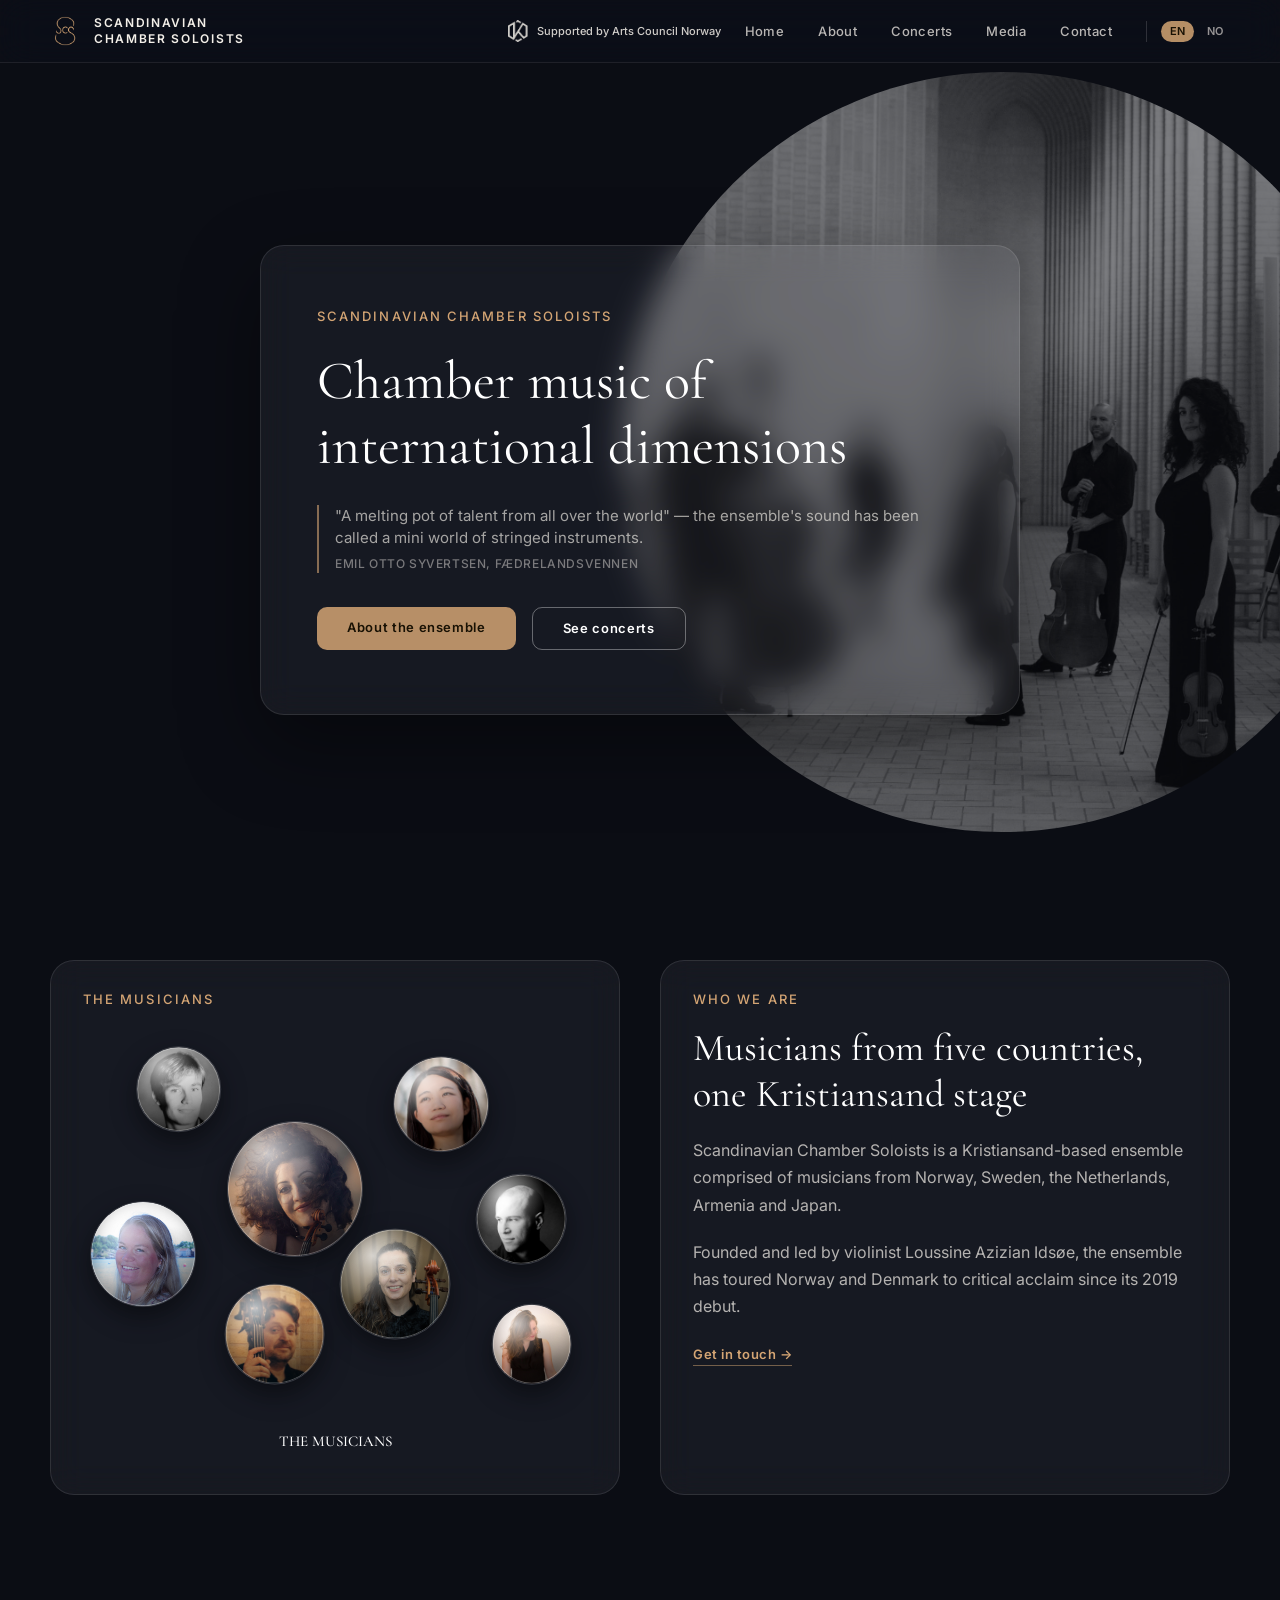
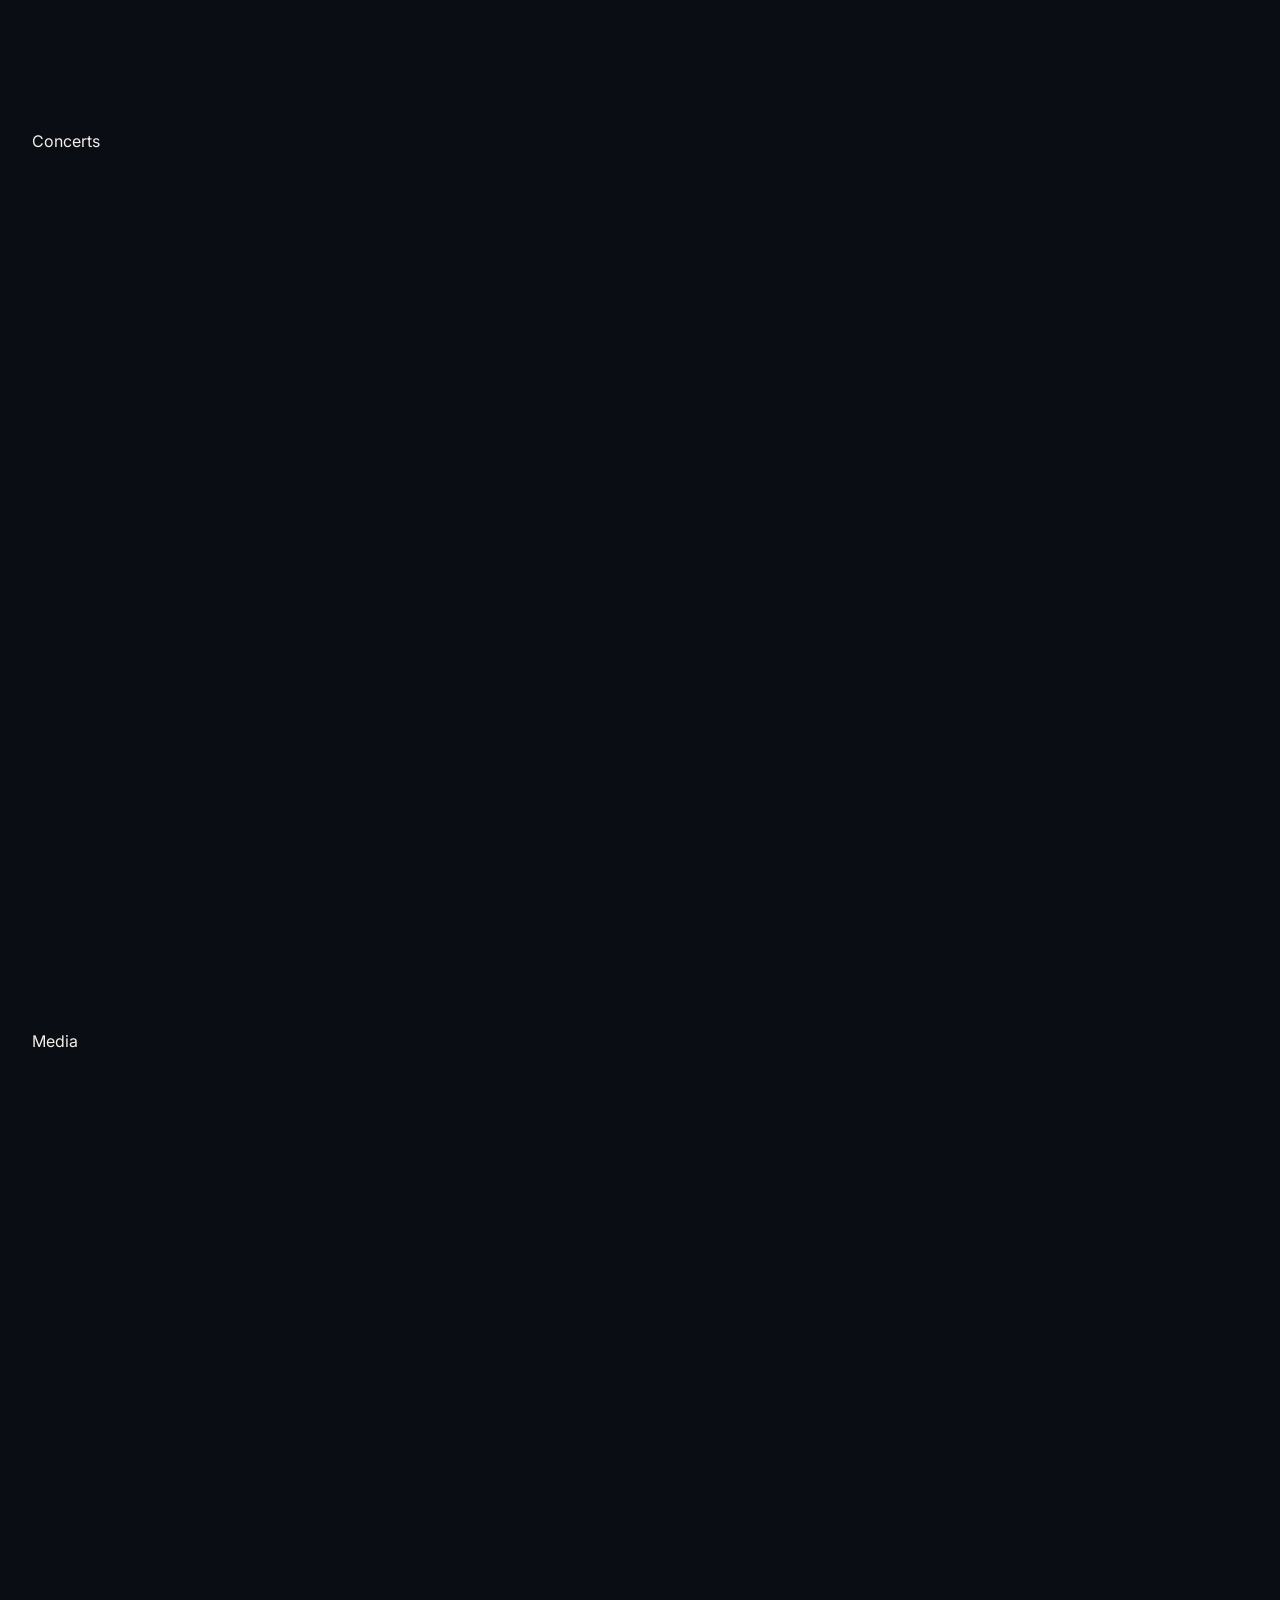
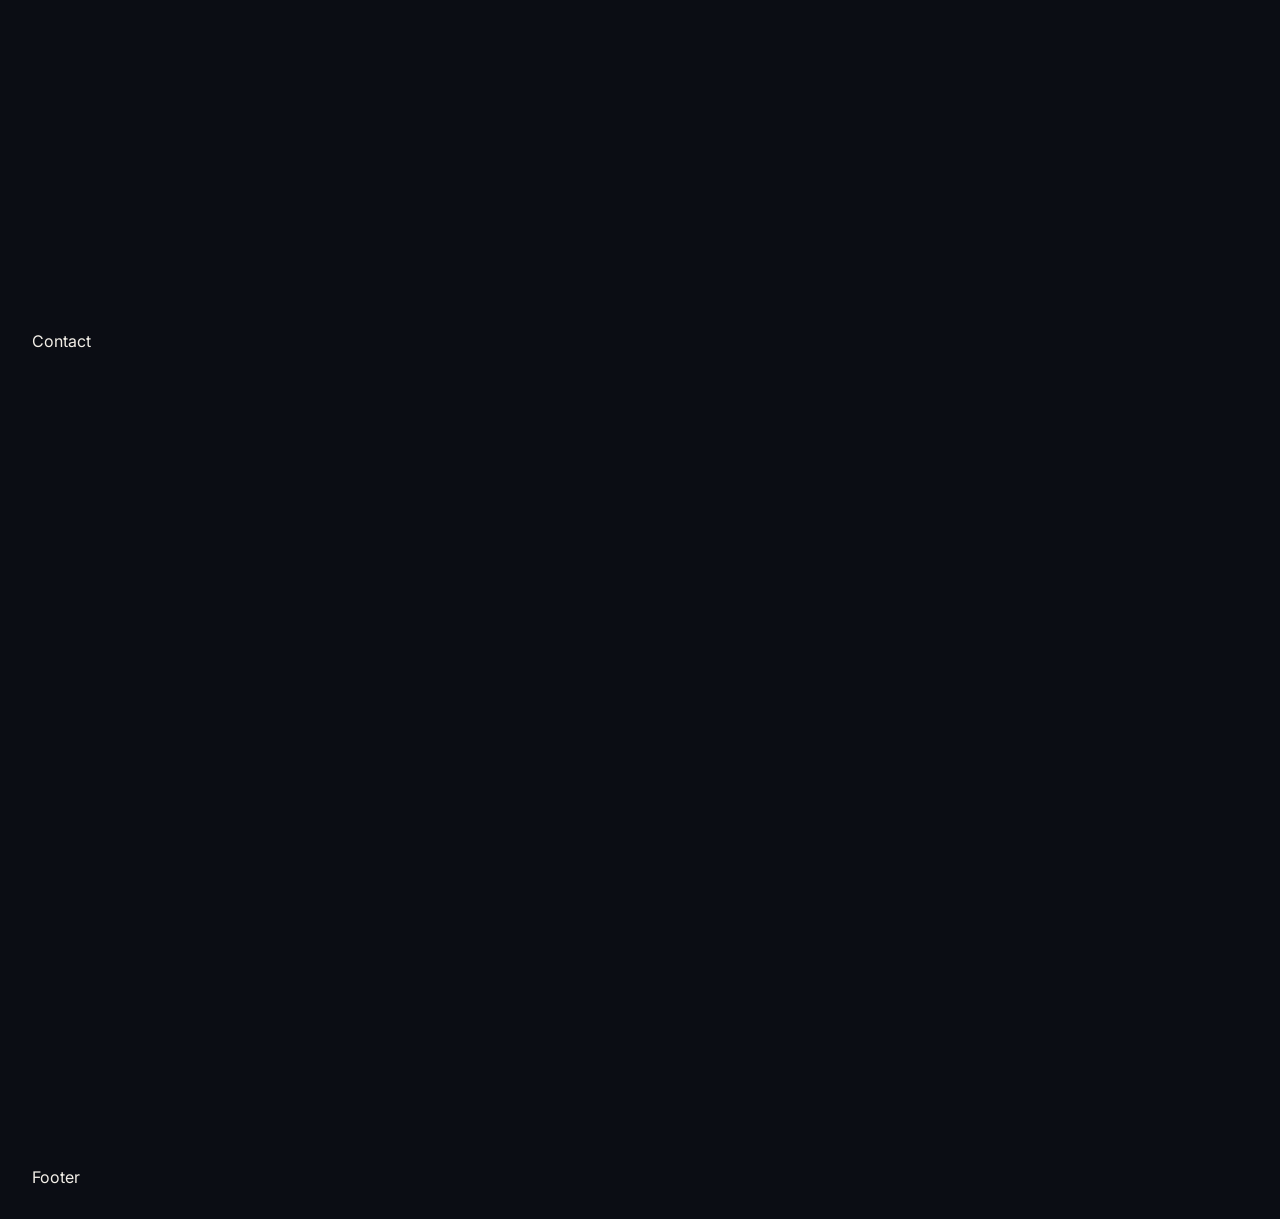
==== index.html @ 6602731b "Build static homepage skeleton: nav, hero, and about sections Adds the design handoff docs and asset" ====
<!DOCTYPE html>
<html lang="en">
<head>
  <meta charset="UTF-8">
  <meta name="viewport" content="width=device-width, initial-scale=1.0">
  <title>Scandinavian Chamber Soloists</title>
  <link rel="preconnect" href="https://fonts.googleapis.com">
  <link rel="preconnect" href="https://fonts.gstatic.com" crossorigin>
  <link href="https://fonts.googleapis.com/css2?family=Cormorant+Garamond:ital,wght@0,400;0,500;0,600;1,400;1,500;1,600&family=Inter:wght@400;500;600;700&display=swap" rel="stylesheet">
  <link rel="stylesheet" href="css/styles.css">
</head>
<body>
  <nav>
    <a href="#hero" class="nav-brand">
      <img src="assets/logo-amber.png" alt="Scandinavian Chamber Soloists logo" class="nav-logo">
      <span class="nav-wordmark">SCANDINAVIAN<br>CHAMBER SOLOISTS</span>
    </a>

    <a href="https://www.kulturdirektoratet.no/kulturradet" target="_blank" rel="noopener" class="nav-credit">
      <img src="assets/arts-council-icon.png" alt="Arts Council Norway" class="nav-credit-icon">
      <span data-i18n="supportedBy">Supported by Arts Council Norway</span>
    </a>

    <div class="nav-right">
      <a href="#hero" data-i18n="navHome">Home</a>
      <a href="#about" data-i18n="navAbout">About</a>
      <a href="#concerts" data-i18n="navConcerts">Concerts</a>
      <a href="#media" data-i18n="navMedia">Media</a>
      <a href="#contact" data-i18n="navContact">Contact</a>
      <div class="lang-toggle">
        <button type="button" class="lang-pill" data-lang-btn="en">EN</button>
        <button type="button" class="lang-pill" data-lang-btn="no">NO</button>
      </div>
    </div>
  </nav>

  <main>
    <section id="hero">
      <div class="hero-photo">
        <img src="assets/hero-ensemble.jpg" alt="">
      </div>
      <div class="hero-card glass">
        <div class="section-kicker" data-i18n="heroKicker">SCANDINAVIAN CHAMBER SOLOISTS</div>
        <h1 class="hero-title" data-i18n="heroTitle">Chamber music of international dimensions</h1>
        <blockquote class="hero-quote">
          <span data-i18n="heroQuote">&quot;A melting pot of talent from all over the world&quot; — the ensemble's sound has been called a mini world of stringed instruments.</span>
          <cite data-i18n="heroQuoteSource">EMIL OTTO SYVERTSEN, FÆDRELANDSVENNEN</cite>
        </blockquote>
        <div class="hero-ctas">
          <a href="#about" class="btn btn-filled" data-i18n="heroCta1">About the ensemble</a>
          <a href="#concerts" class="btn btn-outline" data-i18n="heroCta2">See concerts</a>
        </div>
      </div>
    </section>
    <section id="about">
      <div class="about-grid">
        <div class="glass musicians-card">
          <div class="section-kicker" data-i18n="musiciansKicker">THE MUSICIANS</div>
          <div class="sphere-field" id="sphereField"></div>
          <div class="musician-caption">
            <div class="musician-caption-name" id="musicianCaptionName"></div>
            <div class="musician-caption-instrument" id="musicianCaptionInstrument"></div>
          </div>
        </div>
        <div class="glass bio-card">
          <div class="section-kicker" data-i18n="aboutKicker">WHO WE ARE</div>
          <h2 class="about-title" data-i18n="aboutTitle">Musicians from five countries, one Kristiansand stage</h2>
          <p class="about-body" data-i18n="aboutBody1">Scandinavian Chamber Soloists is a Kristiansand-based ensemble comprised of musicians from Norway, Sweden, the Netherlands, Armenia and Japan.</p>
          <p class="about-body" data-i18n="aboutBody2">Founded and led by violinist Loussine Azizian Idsøe, the ensemble has toured Norway and Denmark to critical acclaim since its 2019 debut.</p>
          <a href="#contact" class="about-cta"><span data-i18n="aboutCta">Get in touch</span> →</a>
        </div>
      </div>
    </section>
    <section id="concerts">Concerts</section>
    <section id="media">Media</section>
    <section id="contact">Contact</section>
  </main>

  <footer>Footer</footer>

  <script src="scripts/data.js"></script>
  <script src="scripts/main.js"></script>
</body>
</html>
---- css/styles.css ----
:root {
  --color-bg: #0b0d14;
  --color-fg: #f3efe8;
  --color-accent: #d4a574;
  --color-accent-ink: #181104;
  --color-glass-surface: rgba(255, 255, 255, 0.05);
  --color-glass-border: rgba(255, 255, 255, 0.1);

  --font-display: "Cormorant Garamond", serif;
  --font-body: "Inter", sans-serif;
}

html {
  scroll-behavior: smooth;
}

* {
  box-sizing: border-box;
}

body {
  margin: 0;
  background: var(--color-bg);
  color: var(--color-fg);
  font-family: var(--font-body);
}

a {
  color: inherit;
  text-decoration: none;
}

/*
  Glass card recipe (README Design Tokens). Any element using this class
  carries its own padding/border, so it MUST stay box-sizing: border-box
  (covered by the global `*` rule above) — otherwise, on a wrapper that
  also has a max-width cap, the padding/border render outside that cap
  and the section reads wider than its siblings. Put padding on an inner
  child instead if a wrapper ever needs to be content-box for some reason.
*/
.glass {
  background: var(--color-glass-surface);
  backdrop-filter: blur(16px) saturate(140%);
  -webkit-backdrop-filter: blur(16px) saturate(140%);
  border: 1px solid var(--color-glass-border);
  border-radius: 24px;
}

nav {
  position: fixed;
  top: 0;
  left: 0;
  right: 0;
  z-index: 50;
  display: grid;
  grid-template-columns: 1fr auto 1fr;
  align-items: center;
  gap: 24px;
  padding: 14px 48px;
  background: rgba(15, 17, 26, 0.45);
  backdrop-filter: blur(18px) saturate(150%);
  -webkit-backdrop-filter: blur(18px) saturate(150%);
  border-bottom: 1px solid rgba(255, 255, 255, 0.08);
}

.nav-brand {
  display: flex;
  align-items: center;
  gap: 12px;
  justify-self: start;
}

.nav-logo {
  width: 34px;
  height: 34px;
  display: block;
}

.nav-wordmark {
  font: 600 12px/1.3 var(--font-body);
  letter-spacing: 0.14em;
  color: var(--color-fg);
}

.nav-credit {
  justify-self: center;
  display: flex;
  align-items: center;
  gap: 9px;
  opacity: 0.85;
}

.nav-credit-icon {
  height: 22px;
  width: auto;
}

.nav-credit span {
  font: 500 11px/1.3 var(--font-body);
  color: var(--color-fg);
}

.nav-right {
  display: flex;
  align-items: center;
  gap: 34px;
  font: 500 13px/1 var(--font-body);
  letter-spacing: 0.03em;
  color: rgba(243, 239, 232, 0.75);
  justify-self: end;
}

.nav-right a {
  transition: color 0.2s;
}

.nav-right a:hover,
.nav-right a:focus-visible {
  color: var(--color-fg);
}

.lang-toggle {
  display: flex;
  gap: 4px;
  padding-left: 14px;
  border-left: 1px solid rgba(255, 255, 255, 0.15);
  font: 600 11px/1 var(--font-body);
}

.lang-pill {
  padding: 5px 9px;
  border-radius: 14px;
  cursor: pointer;
  border: none;
  background: transparent;
  color: rgba(243, 239, 232, 0.6);
  font: inherit;
}

.lang-pill.is-active {
  background: rgba(212, 165, 116, 0.85);
  color: var(--color-accent-ink);
}

section {
  position: relative;
  min-height: 100vh;
  padding: 96px 32px 32px;
}

footer {
  padding: 32px;
}

/* ============ HERO ============ */

#hero {
  z-index: 1;
  display: flex;
  align-items: center;
  justify-content: center;
  padding: 140px 48px 80px;
  overflow: hidden;
}

.hero-photo {
  position: absolute;
  width: min(60vw, 760px);
  height: min(60vw, 760px);
  right: -8%;
  top: 8%;
  border-radius: 50%;
  overflow: hidden;
  opacity: 0.5;
}

.hero-photo img {
  width: 100%;
  height: 100%;
  object-fit: cover;
  filter: saturate(0) contrast(1.1);
}

.hero-card {
  position: relative;
  max-width: 760px;
  width: 100%;
  padding: 64px 56px;
  display: flex;
  flex-direction: column;
  gap: 26px;
  box-shadow: 0 30px 80px rgba(0, 0, 0, 0.4);
}

.section-kicker {
  font: 500 13px/1 var(--font-body);
  letter-spacing: 0.16em;
  color: var(--color-accent);
}

.hero-title {
  font: 400 54px/1.2 var(--font-display);
  color: #fff;
  margin: 0;
}

.hero-quote {
  margin: 0;
  font: 400 15px/1.5 var(--font-body);
  color: rgba(243, 239, 232, 0.65);
  border-left: 2px solid rgba(212, 165, 116, 0.6);
  padding-left: 16px;
}

.hero-quote cite {
  display: block;
  margin-top: 6px;
  font: 500 12px/1.4 var(--font-body);
  letter-spacing: 0.05em;
  color: rgba(243, 239, 232, 0.45);
  font-style: normal;
}

.hero-ctas {
  display: flex;
  gap: 16px;
  margin-top: 8px;
}

.btn {
  padding: 14px 30px;
  font: 600 13px/1 var(--font-body);
  letter-spacing: 0.05em;
  border-radius: 10px;
  display: inline-block;
}

.btn-filled {
  background: rgba(212, 165, 116, 0.85);
  color: var(--color-accent-ink);
}

.btn-outline {
  border: 1px solid rgba(255, 255, 255, 0.35);
  color: #fff;
}

/* ============ ABOUT ============ */

#about {
  display: flex;
  justify-content: center;
  align-items: flex-start;
  min-height: 0;
  padding: 60px 48px 140px;
}

.about-grid {
  max-width: 1180px;
  width: 100%;
  display: grid;
  grid-template-columns: minmax(0, 1fr) minmax(0, 1fr);
  gap: 40px;
  align-items: stretch;
}

.musicians-card {
  padding: 32px;
  display: flex;
  flex-direction: column;
  gap: 18px;
}

.bio-card {
  padding: 32px;
  display: flex;
  flex-direction: column;
  gap: 20px;
  justify-content: flex-start;
}

.about-title {
  font: 400 38px/1.2 var(--font-display);
  color: #fff;
  margin: 0;
}

.about-body {
  font: 400 16px/1.7 var(--font-body);
  color: rgba(243, 239, 232, 0.72);
  margin: 0;
}

.about-cta {
  margin-top: 8px;
  font: 600 13px/1 var(--font-body);
  letter-spacing: 0.04em;
  color: var(--color-accent);
  border-bottom: 1px solid rgba(212, 165, 116, 0.5);
  width: max-content;
  padding-bottom: 4px;
}

.sphere-field {
  position: relative;
  width: 100%;
  height: 380px;
}

.musician-sphere {
  position: absolute;
  aspect-ratio: 1;
  transform: translate(-50%, -50%);
  transform-origin: center;
  transition: transform 0.35s cubic-bezier(0.2, 0.8, 0.3, 1);
  cursor: pointer;
}

.musician-sphere-clip {
  position: absolute;
  inset: 0;
  border-radius: 50%;
  overflow: hidden;
  border: 1px solid rgba(255, 255, 255, 0.15);
  box-shadow: 0 10px 26px rgba(0, 0, 0, 0.45), inset 0 1px 1px rgba(255, 255, 255, 0.15);
  transition: box-shadow 0.35s cubic-bezier(0.2, 0.8, 0.3, 1), border-color 0.35s cubic-bezier(0.2, 0.8, 0.3, 1);
}

.musician-sphere-photo {
  width: 100%;
  height: 100%;
  object-fit: cover;
  display: block;
}

.musician-sphere-highlight,
.musician-sphere-shade,
.musician-sphere-rim {
  position: absolute;
  inset: 0;
  border-radius: 50%;
  pointer-events: none;
}

.musician-sphere-highlight {
  background: radial-gradient(circle at 30% 24%, rgba(255, 255, 255, 0.75), rgba(255, 255, 255, 0) 45%);
  mix-blend-mode: screen;
}

.musician-sphere-shade {
  background: radial-gradient(circle at 70% 82%, rgba(0, 0, 0, 0.5), rgba(0, 0, 0, 0) 55%);
  mix-blend-mode: multiply;
}

.musician-sphere-rim {
  box-shadow: inset 0 0 0 1px rgba(255, 255, 255, 0.3), inset 0 -10px 18px rgba(0, 0, 0, 0.4);
}

.musician-caption {
  height: 40px;
  display: flex;
  flex-direction: column;
  justify-content: center;
  align-items: center;
  text-align: center;
}

.musician-caption-name {
  font: 500 15px/1.3 var(--font-display);
  color: #fff;
  transition: opacity 0.2s;
}

.musician-caption-instrument {
  font: 500 10px/1.4 var(--font-body);
  letter-spacing: 0.1em;
  color: rgba(212, 165, 116, 0.85);
}
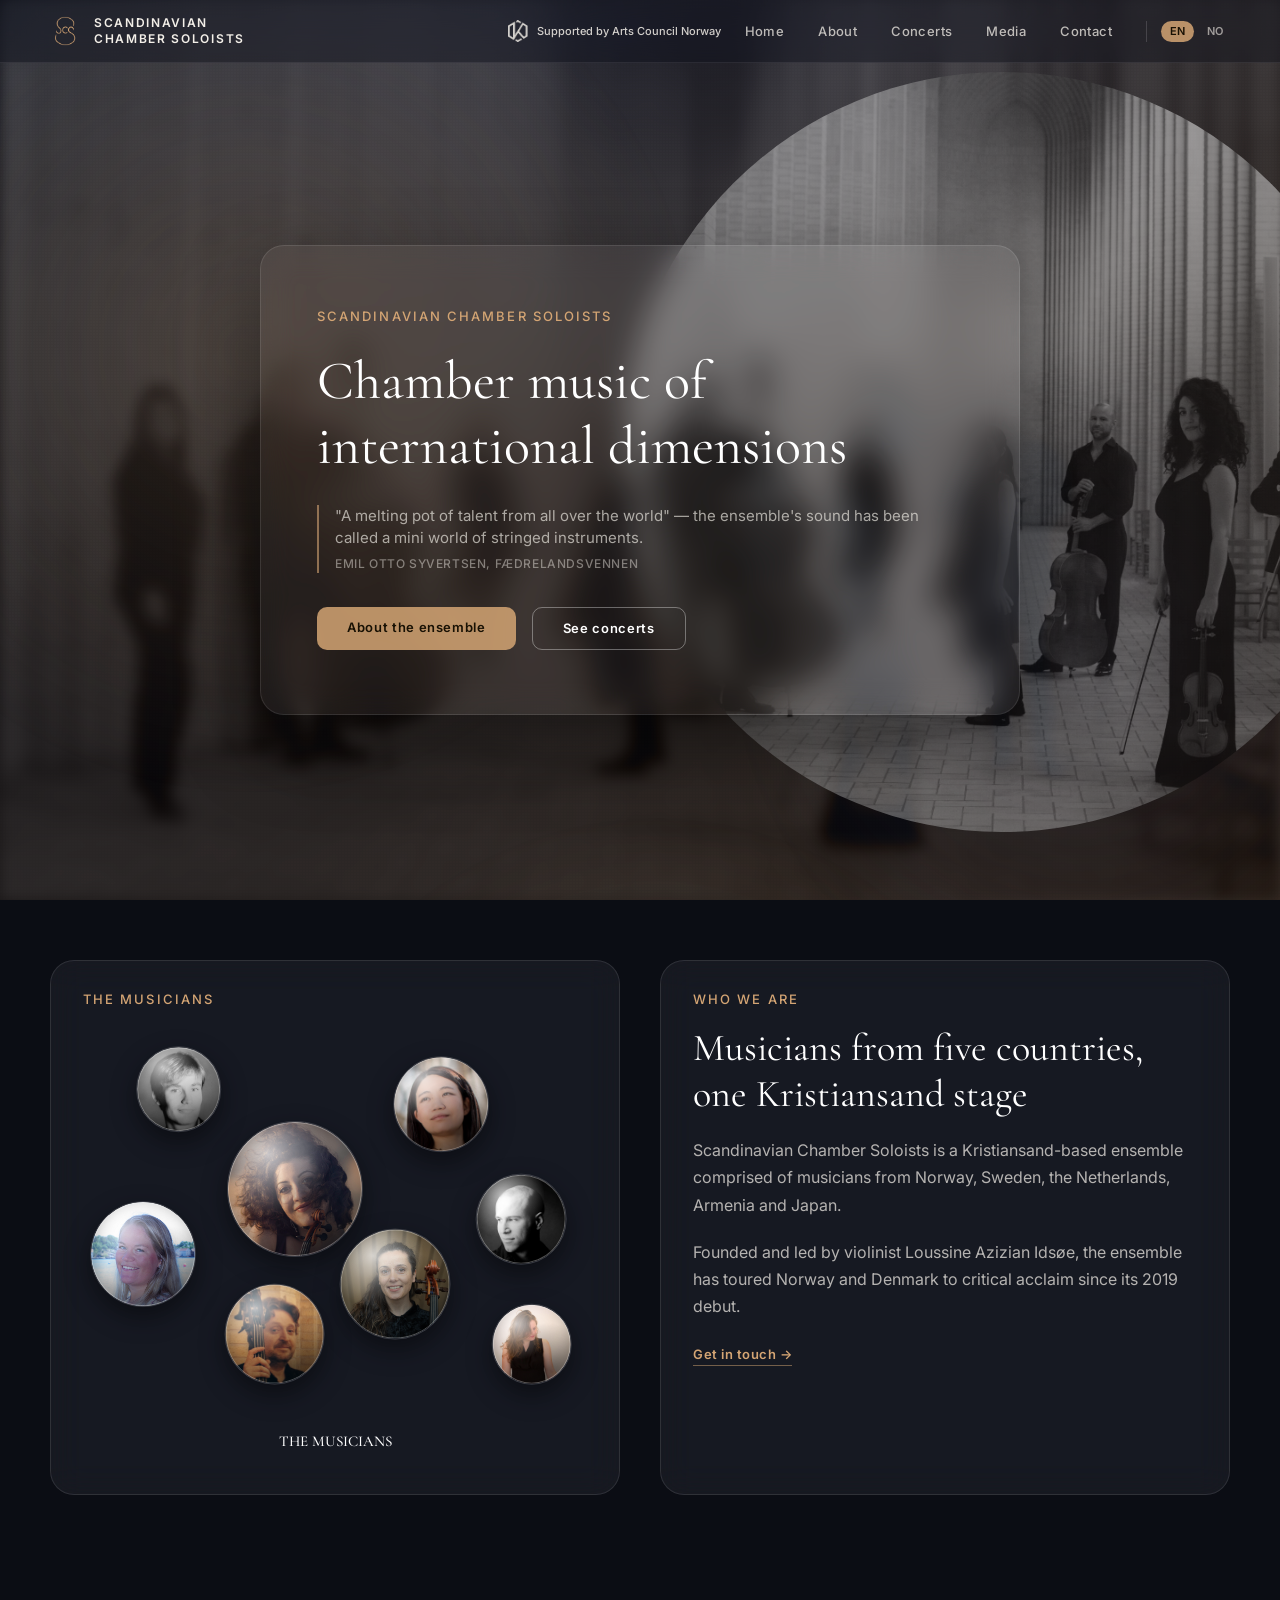
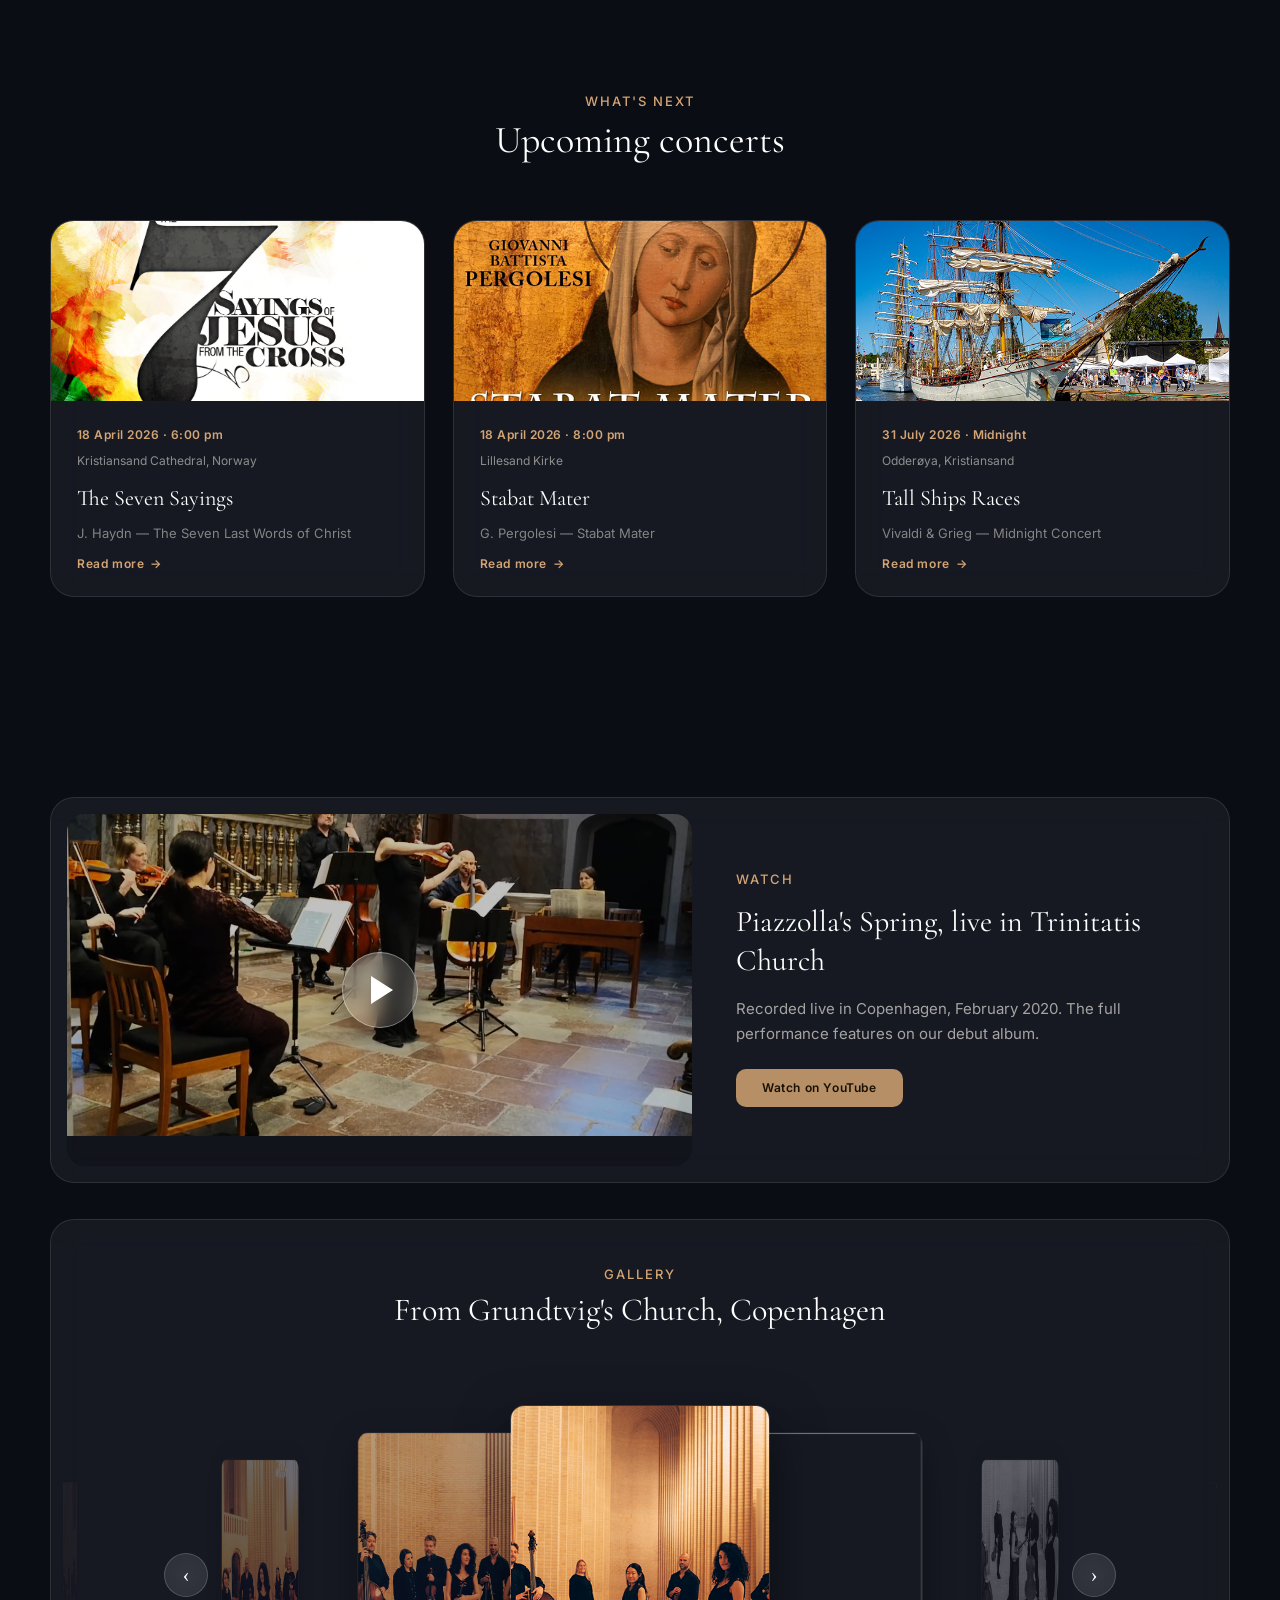
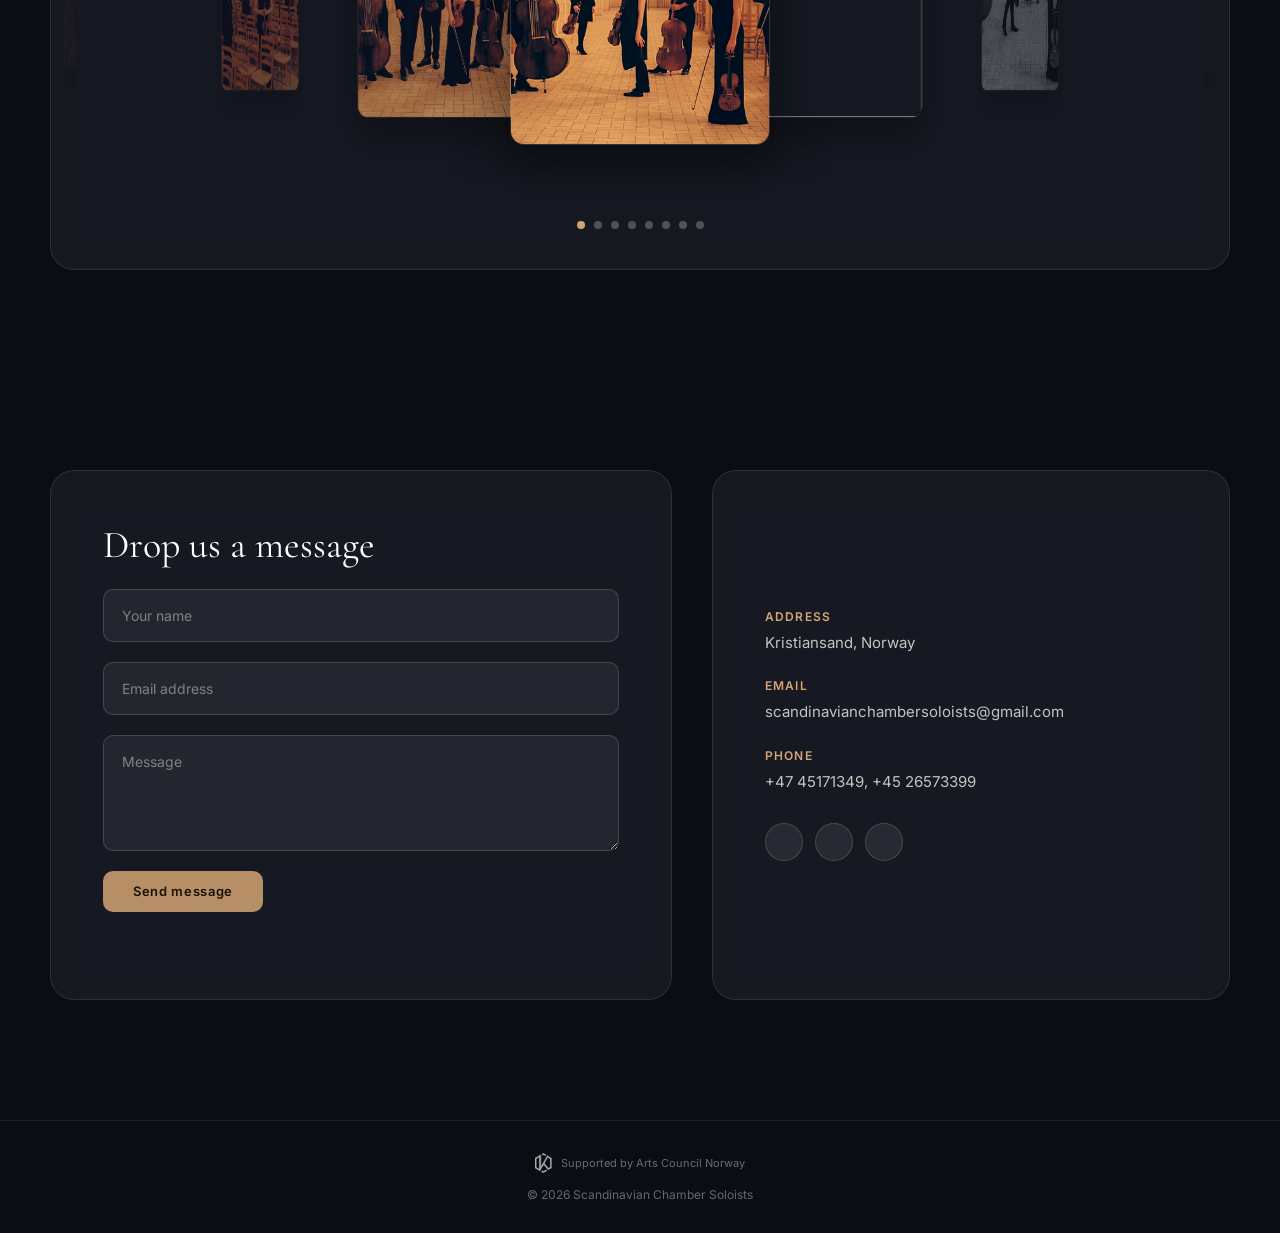
==== commit aff14dee: "Build concerts, media, contact sections and background parallax Adds the concerts grid + detail moda" ====
--- a/index.html
+++ b/index.html
@@ -7,9 +7,21 @@
   <link rel="preconnect" href="https://fonts.googleapis.com">
   <link rel="preconnect" href="https://fonts.gstatic.com" crossorigin>
   <link href="https://fonts.googleapis.com/css2?family=Cormorant+Garamond:ital,wght@0,400;0,500;0,600;1,400;1,500;1,600&family=Inter:wght@400;500;600;700&display=swap" rel="stylesheet">
+  <link rel="stylesheet" href="https://cdn.jsdelivr.net/npm/@mdi/font@7.4.47/css/materialdesignicons.min.css">
   <link rel="stylesheet" href="css/styles.css">
 </head>
 <body>
+  <div class="page-bg">
+    <div class="page-bg-photo">
+      <img src="assets/hero-ensemble.jpg" alt="">
+      <div class="page-bg-duotone"></div>
+    </div>
+    <div class="orb orb-slow" id="orbSlow"></div>
+    <div class="orb orb-med" id="orbMed"></div>
+    <div class="orb orb-fast" id="orbFast"></div>
+    <div class="page-bg-grain"></div>
+  </div>
+
   <nav>
     <a href="#hero" class="nav-brand">
       <img src="assets/logo-amber.png" alt="Scandinavian Chamber Soloists logo" class="nav-logo">
@@ -64,21 +76,132 @@
         </div>
         <div class="glass bio-card">
           <div class="section-kicker" data-i18n="aboutKicker">WHO WE ARE</div>
-          <h2 class="about-title" data-i18n="aboutTitle">Musicians from five countries, one Kristiansand stage</h2>
+          <h2 class="section-title" data-i18n="aboutTitle">Musicians from five countries, one Kristiansand stage</h2>
           <p class="about-body" data-i18n="aboutBody1">Scandinavian Chamber Soloists is a Kristiansand-based ensemble comprised of musicians from Norway, Sweden, the Netherlands, Armenia and Japan.</p>
           <p class="about-body" data-i18n="aboutBody2">Founded and led by violinist Loussine Azizian Idsøe, the ensemble has toured Norway and Denmark to critical acclaim since its 2019 debut.</p>
           <a href="#contact" class="about-cta"><span data-i18n="aboutCta">Get in touch</span> →</a>
         </div>
       </div>
     </section>
-    <section id="concerts">Concerts</section>
-    <section id="media">Media</section>
-    <section id="contact">Contact</section>
+    <section id="concerts">
+      <div class="concerts-wrap">
+        <div class="section-heading">
+          <div class="section-kicker" data-i18n="concertsKicker">WHAT'S NEXT</div>
+          <h2 class="section-title" data-i18n="concertsTitle">Upcoming concerts</h2>
+        </div>
+        <div class="concerts-grid" id="concertsGrid"></div>
+      </div>
+    </section>
+    <section id="media">
+      <div class="glass media-video">
+        <div class="media-video-frame" id="mediaVideoFrame">
+          <div class="media-video-poster" id="mediaVideoPoster">
+            <div class="media-video-photo" id="mediaVideoPhoto">
+              <img src="assets/media-still.png" alt="Video still — performance in Trinitatis Church">
+            </div>
+            <div class="media-video-scrim"></div>
+            <div class="media-play-button" aria-hidden="true">
+              <span class="media-play-icon"></span>
+            </div>
+          </div>
+        </div>
+        <div class="media-copy">
+          <div class="section-kicker" data-i18n="mediaKicker">WATCH</div>
+          <h3 class="media-title" data-i18n="mediaTitle">Piazzolla's Spring, live in Trinitatis Church</h3>
+          <p class="media-body" data-i18n="mediaBody">Recorded live in Copenhagen, February 2020. The full performance features on our debut album.</p>
+          <a href="https://youtu.be/9v5GQ4DOOHY?si=Y2f6M0QgMsvjc1bP" target="_blank" rel="noopener" class="media-cta" data-i18n="mediaCta">Watch on YouTube</a>
+        </div>
+      </div>
+
+      <div class="glass gallery-block">
+        <div class="section-heading">
+          <div class="section-kicker" data-i18n="galleryKicker">GALLERY</div>
+          <h3 class="gallery-title" data-i18n="galleryTitle">From Grundtvig's Church, Copenhagen</h3>
+        </div>
+        <div class="gallery-carousel">
+          <div class="gallery-track" id="galleryTrack"></div>
+          <button type="button" class="gallery-nav-btn gallery-prev" id="galleryPrevBtn" aria-label="Previous photo">‹</button>
+          <button type="button" class="gallery-nav-btn gallery-next" id="galleryNextBtn" aria-label="Next photo">›</button>
+        </div>
+        <div class="gallery-dots" id="galleryDots"></div>
+      </div>
+    </section>
+    <section id="contact">
+      <div class="contact-grid">
+        <form class="glass contact-form" id="contactForm">
+          <h2 class="section-title" data-i18n="contactTitle">Drop us a message</h2>
+          <input type="hidden" name="source_site" value="Scandinavian Chamber Soloists">
+          <input type="text" name="name" class="form-input" data-i18n-placeholder="contactName" placeholder="Your name">
+          <input type="email" name="email" class="form-input" data-i18n-placeholder="contactEmail" placeholder="Email address">
+          <textarea name="message" rows="4" class="form-input" data-i18n-placeholder="contactMessage" placeholder="Message"></textarea>
+          <button type="submit" class="btn btn-filled contact-submit" data-i18n="contactSend">Send message</button>
+          <div class="form-status" id="contactFormStatus" role="status" aria-live="polite"></div>
+        </form>
+        <div class="glass contact-info">
+          <div class="contact-info-row">
+            <div class="contact-info-label" data-i18n="contactAddressLabel">ADDRESS</div>
+            <div class="contact-info-value">Kristiansand, Norway</div>
+          </div>
+          <div class="contact-info-row">
+            <div class="contact-info-label" data-i18n="contactEmailLabel">EMAIL</div>
+            <div class="contact-info-value">scandinavianchambersoloists@gmail.com</div>
+          </div>
+          <div class="contact-info-row">
+            <div class="contact-info-label" data-i18n="contactPhoneLabel">PHONE</div>
+            <div class="contact-info-value">+47 45171349, +45 26573399</div>
+          </div>
+          <div class="contact-socials">
+            <a href="https://www.facebook.com/scandinavianchambersoloists" target="_blank" rel="noopener" class="social-icon" aria-label="Facebook"><span class="mdi mdi-facebook"></span></a>
+            <a href="https://www.instagram.com/scandinavianchambersoloists/" target="_blank" rel="noopener" class="social-icon" aria-label="Instagram"><span class="mdi mdi-instagram"></span></a>
+            <a href="https://www.youtube.com/channel/UCl2n34qTghdG1eIPVDA4jXg" target="_blank" rel="noopener" class="social-icon" aria-label="YouTube"><span class="mdi mdi-youtube"></span></a>
+          </div>
+        </div>
+      </div>
+    </section>
   </main>
 
-  <footer>Footer</footer>
+  <footer>
+    <a href="https://www.kulturdirektoratet.no/kulturradet" target="_blank" rel="noopener" class="footer-credit">
+      <img src="assets/arts-council-icon.png" alt="Arts Council Norway" class="footer-credit-icon">
+      <span data-i18n="supportedBy">Supported by Arts Council Norway</span>
+    </a>
+    <div class="footer-copyright">© 2026 Scandinavian Chamber Soloists</div>
+  </footer>
+
+  <div class="modal-backdrop" id="concertModalBackdrop" hidden>
+    <div class="concert-modal">
+      <div class="concert-modal-bg">
+        <img id="concertModalImage" src="" alt="">
+        <div class="concert-modal-gradient"></div>
+      </div>
+      <div class="concert-modal-content">
+        <div class="concert-modal-date" id="concertModalDate"></div>
+        <div>
+          <div class="concert-modal-title" id="concertModalTitle"></div>
+          <div class="concert-modal-subtitle" id="concertModalSubtitle"></div>
+        </div>
+        <div class="concert-modal-location" id="concertModalLocation"></div>
+        <p class="concert-modal-description" id="concertModalDescription"></p>
+        <div class="concert-modal-programme">
+          <div class="programme-label">PROGRAMME</div>
+          <div class="programme-list" id="concertModalProgramme"></div>
+        </div>
+      </div>
+      <button type="button" class="modal-close" id="concertModalClose" aria-label="Close">✕</button>
+    </div>
+  </div>
+
+  <div class="modal-backdrop lightbox-backdrop" id="lightboxBackdrop" hidden>
+    <div class="lightbox-frame">
+      <img id="lightboxImage" src="" alt="">
+    </div>
+    <button type="button" class="lightbox-close" id="lightboxClose" aria-label="Close">✕</button>
+    <button type="button" class="lightbox-nav lightbox-prev" id="lightboxPrevBtn" aria-label="Previous photo">‹</button>
+    <button type="button" class="lightbox-nav lightbox-next" id="lightboxNextBtn" aria-label="Next photo">›</button>
+  </div>
 
   <script src="scripts/data.js"></script>
   <script src="scripts/main.js"></script>
+  <script src="scripts/contact.js"></script>
 </body>
 </html>
--- a/css/styles.css
+++ b/css/styles.css
@@ -46,6 +46,85 @@
   border-radius: 24px;
 }
 
+/*
+  Single static (non-scrolling) full-bleed background: a radial gradient
+  base, a heavily-blurred duotoned photo, 3 parallax-driven glow orbs,
+  and a subtle grain overlay. This layer intentionally has NO scroll
+  transform of its own — an earlier version moved multiple photo layers
+  at different scroll rates and it looked broken (hard edges where each
+  photo's fade zone ended). One static photo gives the glass cards'
+  backdrop-filter real imagery to refract; the orbs supply all the
+  scroll-reactive movement.
+*/
+.page-bg {
+  position: fixed;
+  inset: 0;
+  z-index: 0;
+  overflow: hidden;
+  background: radial-gradient(ellipse 120% 80% at 50% -10%, #1a1f30 0%, var(--color-bg) 55%, #07080d 100%);
+}
+
+.page-bg-photo {
+  position: absolute;
+  inset: 0;
+  overflow: hidden;
+  opacity: 0.22;
+}
+
+.page-bg-photo img {
+  width: 100%;
+  height: 100%;
+  object-fit: cover;
+  object-position: center 20%;
+  filter: grayscale(1) contrast(1.1) blur(7px);
+}
+
+.page-bg-duotone {
+  position: absolute;
+  inset: 0;
+  background: linear-gradient(135deg, var(--color-bg), var(--color-accent));
+  mix-blend-mode: color;
+}
+
+.orb {
+  position: absolute;
+  border-radius: 50%;
+  filter: blur(10px);
+}
+
+.orb-slow {
+  width: 900px;
+  height: 900px;
+  left: -200px;
+  top: -100px;
+  background: radial-gradient(circle, rgba(212, 165, 116, 0.16) 0%, rgba(212, 165, 116, 0) 70%);
+}
+
+.orb-med {
+  width: 700px;
+  height: 700px;
+  right: -150px;
+  top: 35vh;
+  background: radial-gradient(circle, rgba(120, 140, 200, 0.14) 0%, rgba(120, 140, 200, 0) 70%);
+}
+
+.orb-fast {
+  width: 800px;
+  height: 800px;
+  left: 20vw;
+  top: 90vh;
+  background: radial-gradient(circle, rgba(212, 165, 116, 0.12) 0%, rgba(212, 165, 116, 0) 70%);
+}
+
+.page-bg-grain {
+  position: absolute;
+  inset: 0;
+  opacity: 0.35;
+  mix-blend-mode: overlay;
+  background-image: radial-gradient(circle at 1px 1px, rgba(255, 255, 255, 0.08) 1px, transparent 0);
+  background-size: 3px 3px;
+}
+
 nav {
   position: fixed;
   top: 0;
@@ -144,18 +223,44 @@
 
 section {
   position: relative;
+  z-index: 1;
   min-height: 100vh;
   padding: 96px 32px 32px;
 }
 
 footer {
-  padding: 32px;
+  position: relative;
+  z-index: 1;
+  display: flex;
+  flex-direction: column;
+  align-items: center;
+  gap: 16px;
+  padding: 32px 48px;
+  font: 400 12px/1 var(--font-body);
+  color: rgba(243, 239, 232, 0.4);
+  border-top: 1px solid rgba(255, 255, 255, 0.08);
+}
+
+.footer-credit {
+  display: flex;
+  align-items: center;
+  gap: 9px;
+  opacity: 0.7;
+}
+
+.footer-credit-icon {
+  height: 20px;
+  width: auto;
+}
+
+.footer-credit span {
+  font: 400 11px/1.3 var(--font-body);
+  color: rgba(243, 239, 232, 0.6);
 }
 
 /* ============ HERO ============ */
 
 #hero {
-  z-index: 1;
   display: flex;
   align-items: center;
   justify-content: center;
@@ -279,7 +384,7 @@
   justify-content: flex-start;
 }
 
-.about-title {
+.section-title {
   font: 400 38px/1.2 var(--font-display);
   color: #fff;
   margin: 0;
@@ -376,3 +481,654 @@
   letter-spacing: 0.1em;
   color: rgba(212, 165, 116, 0.85);
 }
+
+/* ============ CONCERTS ============ */
+
+#concerts {
+  display: flex;
+  flex-direction: column;
+  align-items: center;
+  min-height: 0;
+  padding: 60px 48px 140px;
+}
+
+.concerts-wrap {
+  max-width: 1180px;
+  width: 100%;
+  display: flex;
+  flex-direction: column;
+  gap: 56px;
+}
+
+.section-heading {
+  text-align: center;
+  display: flex;
+  flex-direction: column;
+  gap: 10px;
+}
+
+.concerts-grid {
+  display: grid;
+  grid-template-columns: repeat(3, minmax(0, 1fr));
+  gap: 28px;
+}
+
+.concert-card {
+  background: var(--color-glass-surface);
+  backdrop-filter: blur(16px) saturate(140%);
+  -webkit-backdrop-filter: blur(16px) saturate(140%);
+  border: 1px solid var(--color-glass-border);
+  border-radius: 24px;
+  overflow: hidden;
+  display: flex;
+  flex-direction: column;
+  cursor: pointer;
+  transition: transform 0.25s ease, border-color 0.25s ease;
+}
+
+.concert-card:hover,
+.concert-card:focus-visible {
+  transform: translateY(-4px);
+  border-color: rgba(212, 165, 116, 0.45);
+}
+
+.concert-card-image {
+  width: 100%;
+  height: 180px;
+  object-fit: cover;
+  display: block;
+}
+
+.concert-card-body {
+  padding: 26px;
+  display: flex;
+  flex-direction: column;
+  gap: 10px;
+}
+
+.concert-card-datetime {
+  font: 600 12px/1.4 var(--font-body);
+  letter-spacing: 0.04em;
+  color: var(--color-accent);
+}
+
+.concert-card-location {
+  font: 400 12px/1.4 var(--font-body);
+  color: rgba(243, 239, 232, 0.55);
+}
+
+.concert-card-title {
+  font: 400 22px/1.35 var(--font-display);
+  color: #fff;
+  margin-top: 4px;
+}
+
+.concert-card-subtitle {
+  font: 400 13px/1.4 var(--font-body);
+  color: rgba(243, 239, 232, 0.5);
+}
+
+.concert-card-more {
+  display: flex;
+  align-items: center;
+  gap: 6px;
+  margin-top: 6px;
+  font: 600 12px/1 var(--font-body);
+  letter-spacing: 0.05em;
+  color: var(--color-accent);
+}
+
+/* ============ CONCERT DETAIL MODAL ============ */
+
+.modal-backdrop {
+  position: fixed;
+  inset: 0;
+  z-index: 200;
+  background: rgba(6, 6, 9, 0.85);
+  backdrop-filter: blur(6px);
+  -webkit-backdrop-filter: blur(6px);
+  display: flex;
+  align-items: center;
+  justify-content: center;
+  padding: 32px;
+}
+
+.modal-backdrop[hidden] {
+  display: none;
+}
+
+.concert-modal {
+  position: relative;
+  width: 100%;
+  max-width: 720px;
+  max-height: calc(100vh - 64px);
+  overflow: hidden;
+  border-radius: 24px;
+  border: 1px solid rgba(255, 255, 255, 0.12);
+  box-shadow: 0 40px 100px rgba(0, 0, 0, 0.6);
+}
+
+.concert-modal-bg {
+  position: absolute;
+  inset: 0;
+  z-index: -1;
+}
+
+.concert-modal-bg img {
+  width: 100%;
+  height: 100%;
+  object-fit: cover;
+}
+
+.concert-modal-gradient {
+  position: absolute;
+  inset: 0;
+  background: linear-gradient(180deg, rgba(8, 9, 14, 0.55) 0%, rgba(10, 11, 17, 0.88) 45%, rgba(9, 10, 15, 0.97) 100%);
+}
+
+.concert-modal-content {
+  position: relative;
+  padding: clamp(20px, 4vh, 44px) clamp(24px, 5vw, 44px) clamp(18px, 3.5vh, 40px);
+  display: flex;
+  flex-direction: column;
+  gap: clamp(8px, 1.6vh, 18px);
+}
+
+.concert-modal-date {
+  font: 600 clamp(11px, 1.4vh, 12px)/1.4 var(--font-body);
+  letter-spacing: 0.06em;
+  color: var(--color-accent);
+}
+
+.concert-modal-title {
+  font: 400 clamp(20px, 4.2vh, 34px)/1.15 var(--font-display);
+  color: #fff;
+}
+
+.concert-modal-subtitle {
+  font: 400 clamp(12px, 1.5vh, 14px)/1.4 var(--font-body);
+  color: rgba(243, 239, 232, 0.6);
+  margin-top: 4px;
+}
+
+.concert-modal-location {
+  font: 500 clamp(11px, 1.4vh, 12px)/1.4 var(--font-body);
+  letter-spacing: 0.04em;
+  color: rgba(243, 239, 232, 0.7);
+}
+
+.concert-modal-description {
+  font: 400 clamp(12px, 1.6vh, 15px)/1.5 var(--font-body);
+  color: rgba(243, 239, 232, 0.78);
+  margin: 0;
+}
+
+.concert-modal-programme {
+  margin-top: clamp(4px, 1vh, 8px);
+  display: flex;
+  flex-direction: column;
+  gap: clamp(6px, 1.2vh, 10px);
+}
+
+.programme-label {
+  font: 600 clamp(10px, 1.2vh, 11px)/1 var(--font-body);
+  letter-spacing: 0.12em;
+  color: var(--color-accent);
+}
+
+.programme-list {
+  display: flex;
+  flex-direction: column;
+  gap: clamp(4px, 0.9vh, 8px);
+  border-top: 1px solid rgba(255, 255, 255, 0.15);
+  padding-top: clamp(6px, 1.2vh, 10px);
+}
+
+.programme-row {
+  display: flex;
+  gap: 10px;
+  font: 400 clamp(11px, 1.4vh, 14px)/1.5 var(--font-body);
+  color: rgba(243, 239, 232, 0.85);
+}
+
+.programme-row .programme-composer {
+  color: var(--color-fg);
+  font-weight: 600;
+}
+
+.programme-row .programme-sep {
+  color: rgba(243, 239, 232, 0.5);
+}
+
+.modal-close {
+  position: absolute;
+  top: 20px;
+  right: 20px;
+  width: 40px;
+  height: 40px;
+  border-radius: 50%;
+  background: rgba(255, 255, 255, 0.12);
+  border: 1px solid rgba(255, 255, 255, 0.28);
+  display: flex;
+  align-items: center;
+  justify-content: center;
+  color: #fff;
+  font: 400 18px/1 var(--font-body);
+  cursor: pointer;
+}
+
+/* ============ MEDIA — video + gallery ============ */
+
+#media {
+  display: flex;
+  flex-direction: column;
+  align-items: center;
+  gap: 36px;
+  min-height: 0;
+  padding: 60px 48px 140px;
+}
+
+/*
+  Both media blocks are max-width:1180px wrappers that carry their own
+  padding/border directly (rather than putting padding on an inner
+  child), so per the README's box-sizing gotcha they must stay
+  box-sizing:border-box — covered by the global `*` reset, kept explicit
+  here since this is exactly the case that tripped up the original build.
+*/
+.media-video {
+  max-width: 1180px;
+  width: 100%;
+  box-sizing: border-box;
+  padding: 16px;
+  display: grid;
+  grid-template-columns: minmax(0, 1.2fr) minmax(0, 1fr);
+  align-items: stretch;
+}
+
+.media-video-frame {
+  position: relative;
+  width: 100%;
+  min-width: 0;
+  height: 100%;
+  min-height: 340px;
+  aspect-ratio: 16 / 9;
+  border-radius: 18px;
+  overflow: hidden;
+}
+
+.media-video-poster {
+  position: relative;
+  width: 100%;
+  height: 100%;
+  cursor: pointer;
+}
+
+.media-video-photo {
+  width: 100%;
+  height: 100%;
+}
+
+.media-video-photo img {
+  width: 100%;
+  height: 100%;
+  object-fit: cover;
+  display: block;
+}
+
+.media-video-scrim {
+  position: absolute;
+  inset: 0;
+  background: rgba(6, 7, 11, 0.25);
+  pointer-events: none;
+}
+
+.media-play-button {
+  position: absolute;
+  top: 50%;
+  left: 50%;
+  transform: translate(-50%, -50%);
+  width: 76px;
+  height: 76px;
+  border-radius: 50%;
+  background: rgba(255, 255, 255, 0.14);
+  backdrop-filter: blur(10px);
+  -webkit-backdrop-filter: blur(10px);
+  border: 1px solid rgba(255, 255, 255, 0.4);
+  display: flex;
+  align-items: center;
+  justify-content: center;
+  box-shadow: 0 12px 30px rgba(0, 0, 0, 0.4);
+  pointer-events: none;
+}
+
+.media-play-icon {
+  width: 0;
+  height: 0;
+  border-top: 14px solid transparent;
+  border-bottom: 14px solid transparent;
+  border-left: 22px solid #fff;
+  margin-left: 5px;
+}
+
+.media-video-frame iframe {
+  width: 100%;
+  height: 100%;
+  border: 0;
+  display: block;
+}
+
+.media-copy {
+  padding: 48px 44px;
+  display: flex;
+  flex-direction: column;
+  justify-content: center;
+  gap: 16px;
+}
+
+.media-title {
+  font: 400 30px/1.3 var(--font-display);
+  color: #fff;
+  margin: 0;
+}
+
+.media-body {
+  font: 400 15px/1.7 var(--font-body);
+  color: rgba(243, 239, 232, 0.65);
+  margin: 0;
+}
+
+.media-cta {
+  margin-top: 6px;
+  padding: 13px 26px;
+  background: rgba(212, 165, 116, 0.85);
+  color: var(--color-accent-ink);
+  font: 600 12px/1 var(--font-body);
+  letter-spacing: 0.05em;
+  border-radius: 10px;
+  width: max-content;
+  display: inline-block;
+}
+
+.gallery-block {
+  max-width: 1180px;
+  width: 100%;
+  box-sizing: border-box;
+  padding: 48px 24px 40px;
+  display: flex;
+  flex-direction: column;
+  align-items: center;
+  gap: 36px;
+}
+
+.gallery-title {
+  font: 400 32px/1.2 var(--font-display);
+  color: #fff;
+  margin: 0;
+}
+
+.gallery-carousel {
+  position: relative;
+  width: 100%;
+  max-width: 960px;
+  height: 420px;
+  display: flex;
+  align-items: center;
+  justify-content: center;
+  perspective: 1600px;
+}
+
+.gallery-track {
+  position: relative;
+  width: 100%;
+  height: 100%;
+}
+
+.gallery-item {
+  position: absolute;
+  top: 50%;
+  left: 50%;
+  width: 260px;
+  height: 340px;
+  cursor: pointer;
+  border-radius: 14px;
+  overflow: hidden;
+  box-shadow: 0 20px 50px rgba(0, 0, 0, 0.5);
+  border: 1px solid rgba(255, 255, 255, 0.12);
+  transition: transform 0.5s cubic-bezier(0.22, 0.9, 0.32, 1), opacity 0.5s ease;
+}
+
+.gallery-item img {
+  width: 100%;
+  height: 100%;
+  object-fit: cover;
+  display: block;
+}
+
+.gallery-nav-btn {
+  position: absolute;
+  top: 50%;
+  transform: translateY(-50%);
+  width: 44px;
+  height: 44px;
+  border-radius: 50%;
+  background: rgba(255, 255, 255, 0.08);
+  border: 1px solid rgba(255, 255, 255, 0.18);
+  backdrop-filter: blur(10px);
+  -webkit-backdrop-filter: blur(10px);
+  display: flex;
+  align-items: center;
+  justify-content: center;
+  cursor: pointer;
+  color: #fff;
+  font: 400 20px/1 serif;
+  z-index: 20;
+}
+
+.gallery-prev {
+  left: 4px;
+}
+
+.gallery-next {
+  right: 4px;
+}
+
+.gallery-dots {
+  display: flex;
+  gap: 9px;
+}
+
+.gallery-dot {
+  width: 8px;
+  height: 8px;
+  border-radius: 50%;
+  cursor: pointer;
+  border: none;
+  padding: 0;
+  background: rgba(255, 255, 255, 0.25);
+  transition: background 0.3s;
+}
+
+.gallery-dot.is-active {
+  background: var(--color-accent);
+}
+
+/* ============ LIGHTBOX ============ */
+
+.lightbox-backdrop {
+  background: rgba(6, 6, 9, 0.9);
+  padding: 40px;
+}
+
+.lightbox-frame {
+  position: relative;
+  max-width: 90vw;
+  max-height: 88vh;
+  display: flex;
+  align-items: center;
+  justify-content: center;
+}
+
+.lightbox-frame img {
+  display: block;
+  max-width: 90vw;
+  max-height: 88vh;
+  width: auto;
+  height: auto;
+  border-radius: 12px;
+  box-shadow: 0 40px 100px rgba(0, 0, 0, 0.6);
+}
+
+.lightbox-close {
+  position: absolute;
+  top: 28px;
+  right: 36px;
+  width: 44px;
+  height: 44px;
+  border-radius: 50%;
+  background: rgba(255, 255, 255, 0.1);
+  border: 1px solid rgba(255, 255, 255, 0.25);
+  display: flex;
+  align-items: center;
+  justify-content: center;
+  color: #fff;
+  font: 400 20px/1 var(--font-body);
+  cursor: pointer;
+}
+
+.lightbox-nav {
+  position: absolute;
+  top: 50%;
+  transform: translateY(-50%);
+  width: 48px;
+  height: 48px;
+  border-radius: 50%;
+  background: rgba(255, 255, 255, 0.1);
+  border: 1px solid rgba(255, 255, 255, 0.25);
+  display: flex;
+  align-items: center;
+  justify-content: center;
+  color: #fff;
+  font: 400 22px/1 serif;
+  cursor: pointer;
+}
+
+.lightbox-prev {
+  left: 24px;
+}
+
+.lightbox-next {
+  right: 24px;
+}
+
+/* ============ CONTACT ============ */
+
+#contact {
+  display: flex;
+  justify-content: center;
+  min-height: 0;
+  padding: 60px 48px 120px;
+}
+
+.contact-grid {
+  max-width: 1180px;
+  width: 100%;
+  display: grid;
+  grid-template-columns: minmax(0, 1.2fr) minmax(0, 1fr);
+  gap: 40px;
+}
+
+.contact-form {
+  padding: 52px;
+  display: flex;
+  flex-direction: column;
+  gap: 20px;
+}
+
+.form-input {
+  background: rgba(255, 255, 255, 0.06);
+  border: 1px solid rgba(255, 255, 255, 0.15);
+  border-radius: 10px;
+  padding: 15px 18px;
+  color: #fff;
+  font: 400 14px/1.5 var(--font-body);
+  outline: none;
+}
+
+.form-input::placeholder {
+  color: rgba(243, 239, 232, 0.45);
+}
+
+textarea.form-input {
+  resize: vertical;
+}
+
+.contact-submit {
+  align-self: flex-start;
+  border: none;
+  cursor: pointer;
+}
+
+.contact-submit:disabled {
+  opacity: 0.6;
+  cursor: default;
+}
+
+.form-status {
+  font: 500 13px/1.5 var(--font-body);
+  color: var(--color-accent);
+  min-height: 1.2em;
+}
+
+.form-status.is-error {
+  color: #e08787;
+}
+
+.contact-info {
+  padding: 52px;
+  display: flex;
+  flex-direction: column;
+  gap: 24px;
+  justify-content: center;
+}
+
+.contact-info-label {
+  font: 600 12px/1.4 var(--font-body);
+  letter-spacing: 0.1em;
+  color: var(--color-accent);
+  margin-bottom: 6px;
+}
+
+.contact-info-value {
+  font: 400 15px/1.5 var(--font-body);
+  color: rgba(243, 239, 232, 0.8);
+}
+
+.contact-socials {
+  display: flex;
+  gap: 12px;
+  margin-top: 6px;
+}
+
+.social-icon {
+  width: 38px;
+  height: 38px;
+  border-radius: 50%;
+  background: rgba(255, 255, 255, 0.08);
+  border: 1px solid rgba(255, 255, 255, 0.15);
+  display: flex;
+  align-items: center;
+  justify-content: center;
+  color: var(--color-fg);
+  transition: background 0.2s, border-color 0.2s;
+}
+
+.social-icon:hover,
+.social-icon:focus-visible {
+  background: rgba(212, 165, 116, 0.18);
+  border-color: rgba(212, 165, 116, 0.45);
+}
+
+.social-icon .mdi {
+  font-size: 18px;
+  line-height: 1;
+}
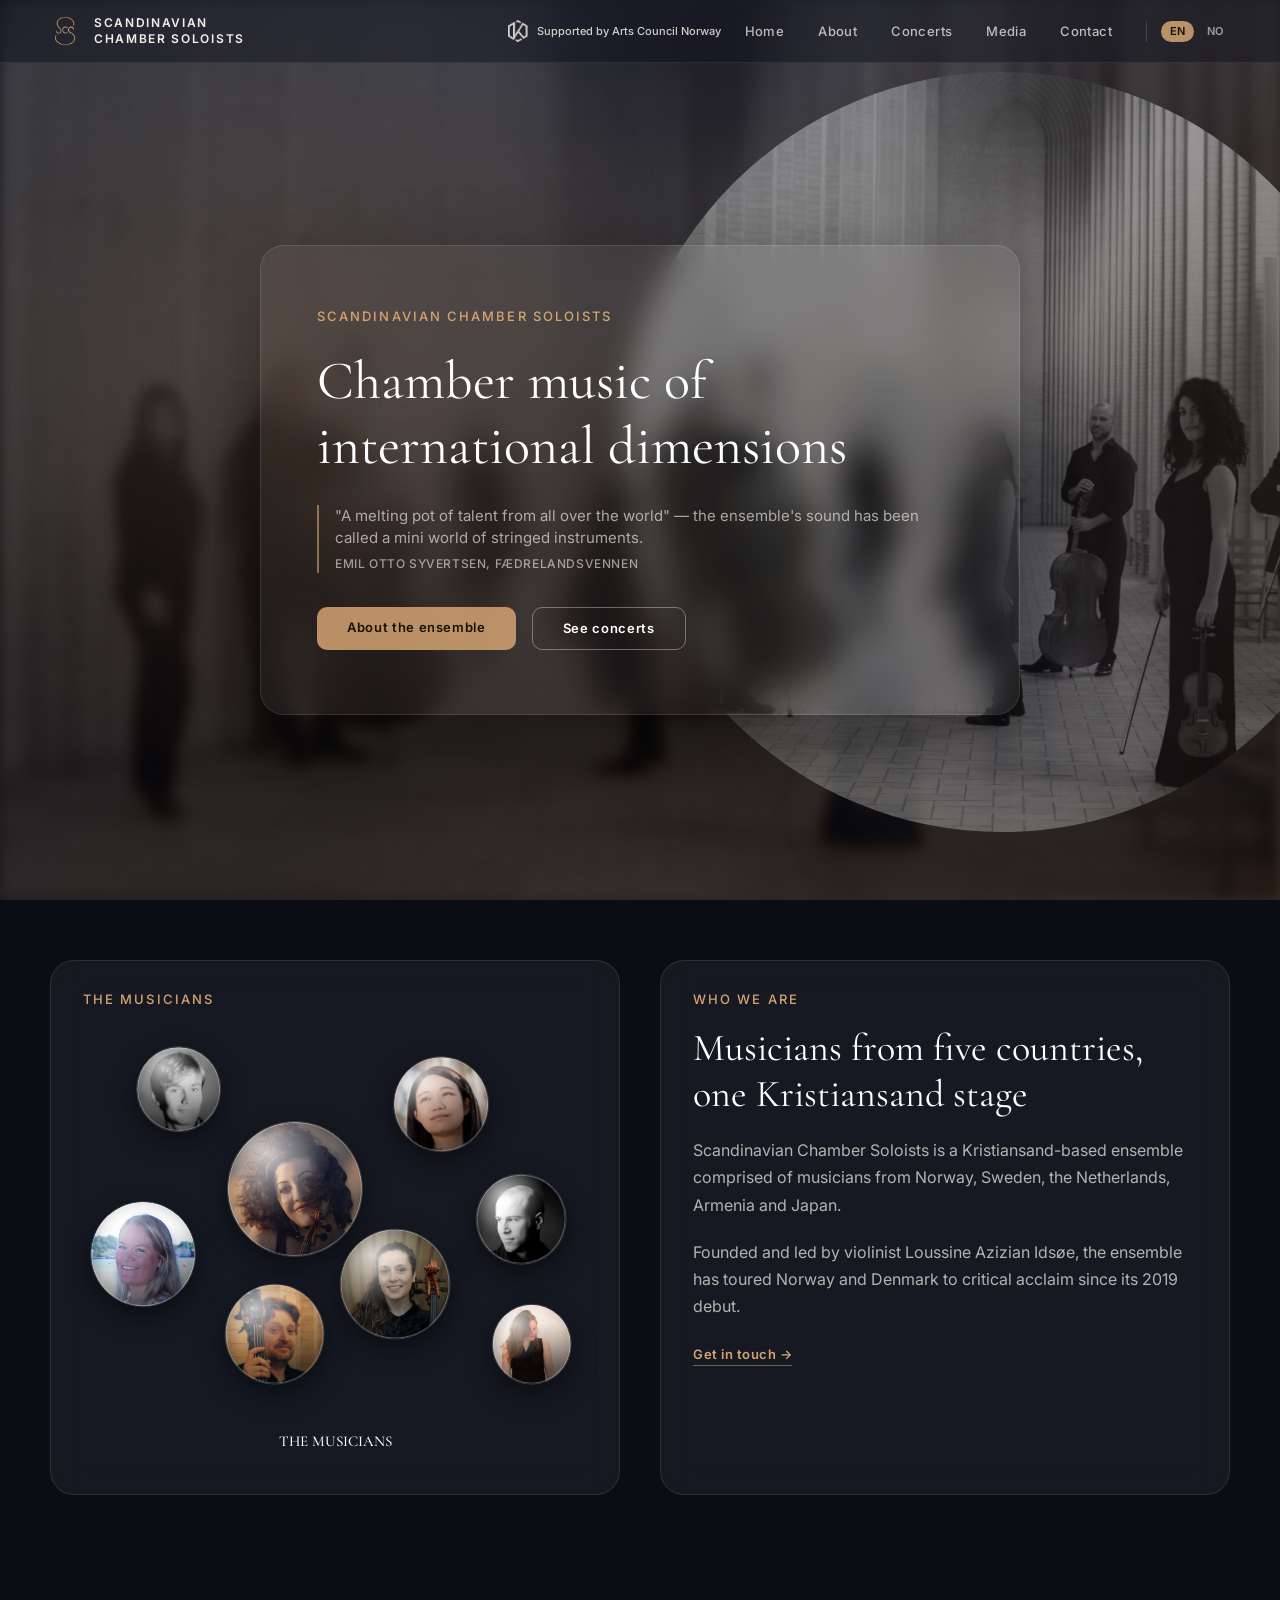
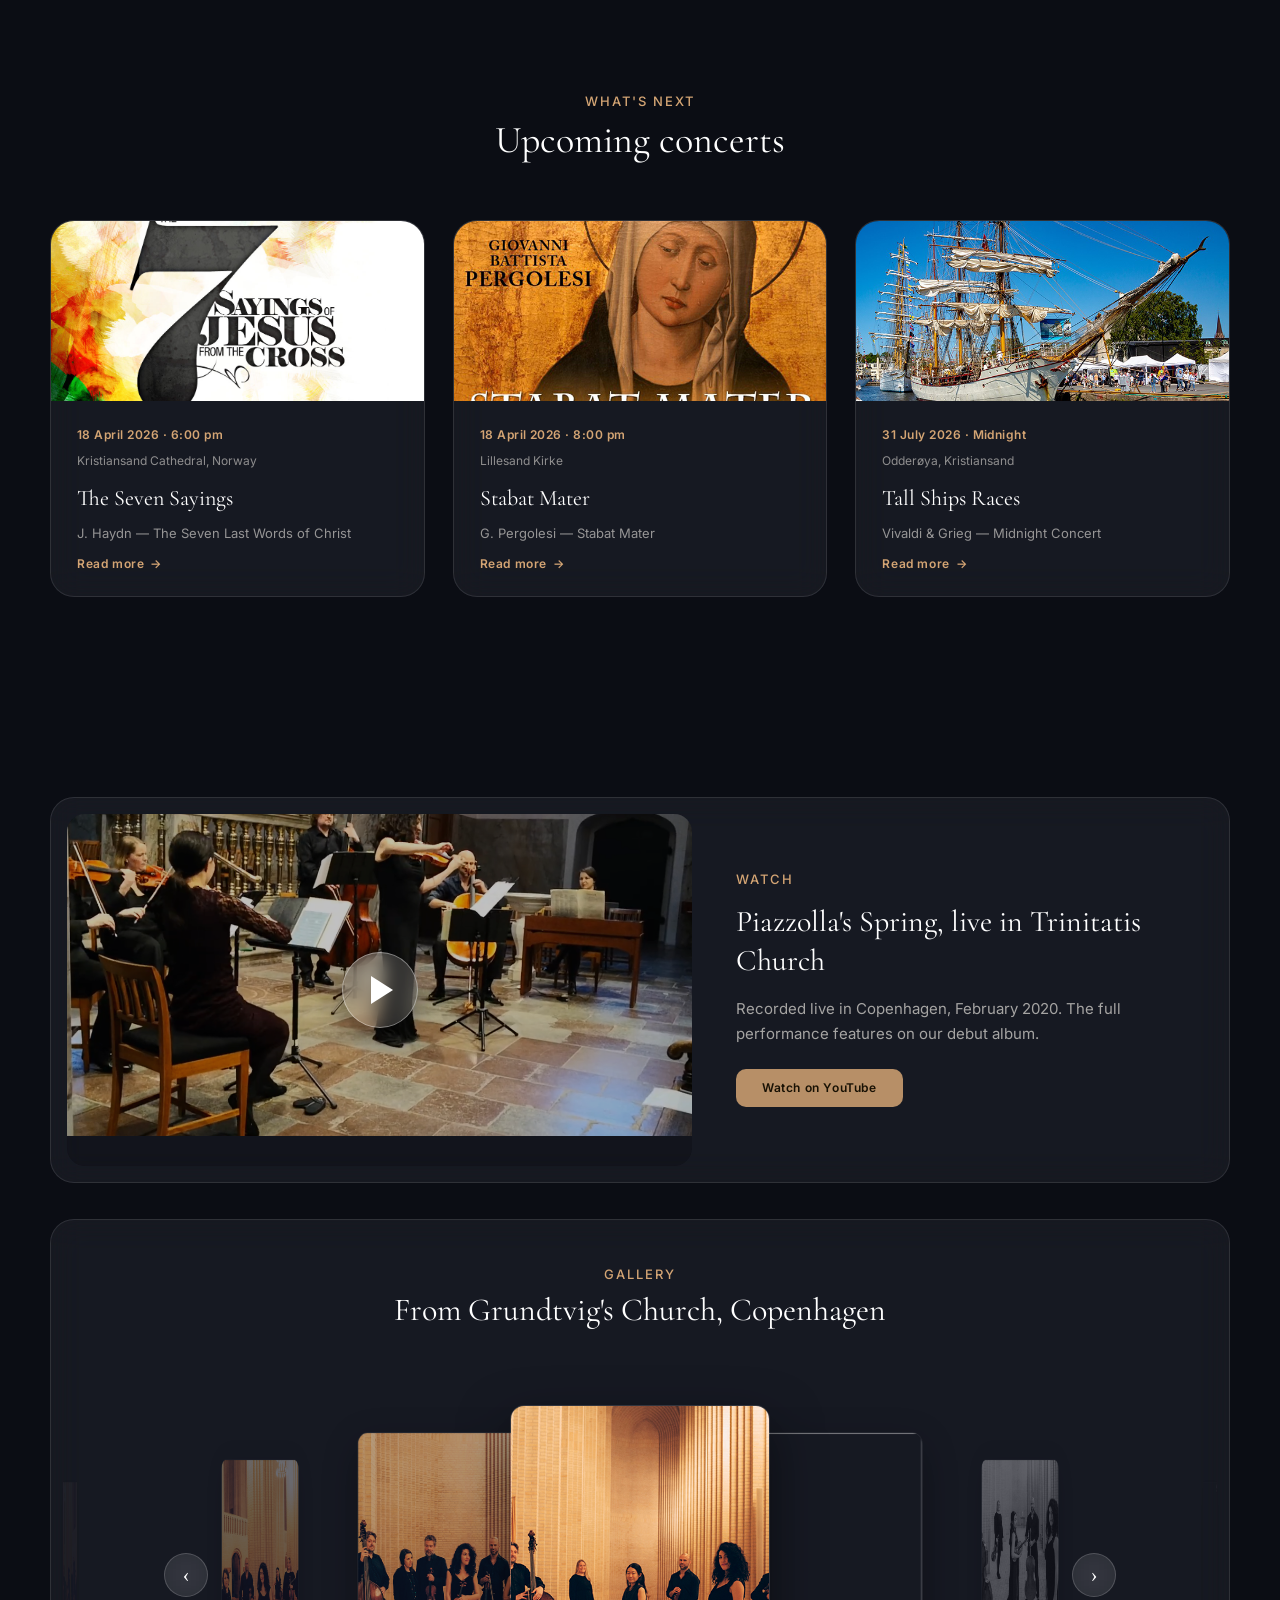
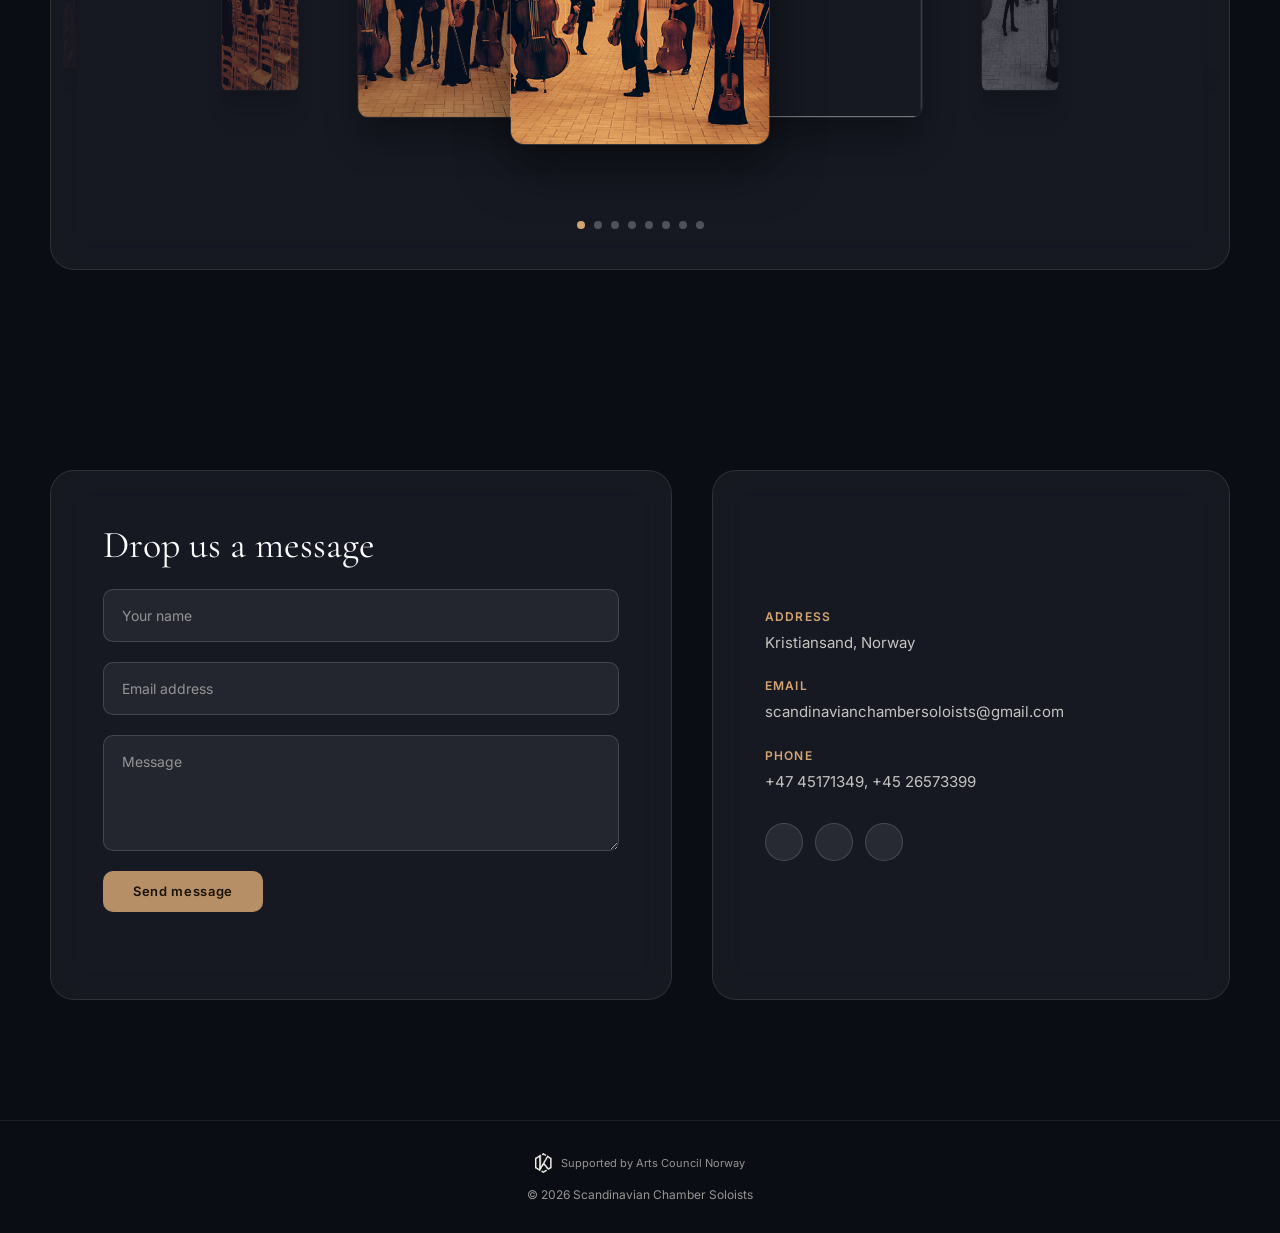
==== commit 12cd7cce: "Consolidate i18n dictionary and add accessibility polish pass Moves DICTIONARY into scripts/data.js " ====
--- a/index.html
+++ b/index.html
@@ -95,7 +95,7 @@
     <section id="media">
       <div class="glass media-video">
         <div class="media-video-frame" id="mediaVideoFrame">
-          <div class="media-video-poster" id="mediaVideoPoster">
+          <div class="media-video-poster" id="mediaVideoPoster" role="button" tabindex="0" aria-label="Play video">
             <div class="media-video-photo" id="mediaVideoPhoto">
               <img src="assets/media-still.png" alt="Video still — performance in Trinitatis Church">
             </div>
--- a/css/styles.css
+++ b/css/styles.css
@@ -28,6 +28,16 @@
 a {
   color: inherit;
   text-decoration: none;
+}
+
+/* Consistent keyboard focus ring across every interactive element. */
+a:focus-visible,
+button:focus-visible,
+input:focus-visible,
+textarea:focus-visible,
+[tabindex]:focus-visible {
+  outline: 2px solid var(--color-accent);
+  outline-offset: 2px;
 }
 
 /*
@@ -237,7 +247,7 @@
   gap: 16px;
   padding: 32px 48px;
   font: 400 12px/1 var(--font-body);
-  color: rgba(243, 239, 232, 0.4);
+  color: rgba(243, 239, 232, 0.6);
   border-top: 1px solid rgba(255, 255, 255, 0.08);
 }
 
@@ -245,7 +255,6 @@
   display: flex;
   align-items: center;
   gap: 9px;
-  opacity: 0.7;
 }
 
 .footer-credit-icon {
@@ -322,7 +331,7 @@
   margin-top: 6px;
   font: 500 12px/1.4 var(--font-body);
   letter-spacing: 0.05em;
-  color: rgba(243, 239, 232, 0.45);
+  color: rgba(243, 239, 232, 0.6);
   font-style: normal;
 }
 
@@ -565,7 +574,7 @@
 
 .concert-card-subtitle {
   font: 400 13px/1.4 var(--font-body);
-  color: rgba(243, 239, 232, 0.5);
+  color: rgba(243, 239, 232, 0.58);
 }
 
 .concert-card-more {
@@ -697,7 +706,7 @@
 }
 
 .programme-row .programme-sep {
-  color: rgba(243, 239, 232, 0.5);
+  color: rgba(243, 239, 232, 0.58);
 }
 
 .modal-close {
@@ -1055,7 +1064,7 @@
 }
 
 .form-input::placeholder {
-  color: rgba(243, 239, 232, 0.45);
+  color: rgba(243, 239, 232, 0.55);
 }
 
 textarea.form-input {
@@ -1132,3 +1141,34 @@
   font-size: 18px;
   line-height: 1;
 }
+
+/*
+  Solid-color fallback for browsers without backdrop-filter support.
+  Every glass surface relies on the blur to read as "frosted" over
+  moving/detailed content behind it — without that blur, the ~5-10%
+  white overlays these use are too faint against busy backgrounds for
+  their text to stay readable, so swap in an opaque-ish solid instead.
+*/
+@supports not (backdrop-filter: blur(1px)) {
+  .glass,
+  .concert-card {
+    background: #1a1d29;
+  }
+
+  nav {
+    background: #14161f;
+  }
+
+  .modal-backdrop {
+    background: rgba(6, 6, 9, 0.97);
+  }
+
+  .lightbox-backdrop {
+    background: rgba(6, 6, 9, 0.98);
+  }
+
+  .media-play-button,
+  .gallery-nav-btn {
+    background: rgba(20, 20, 26, 0.75);
+  }
+}
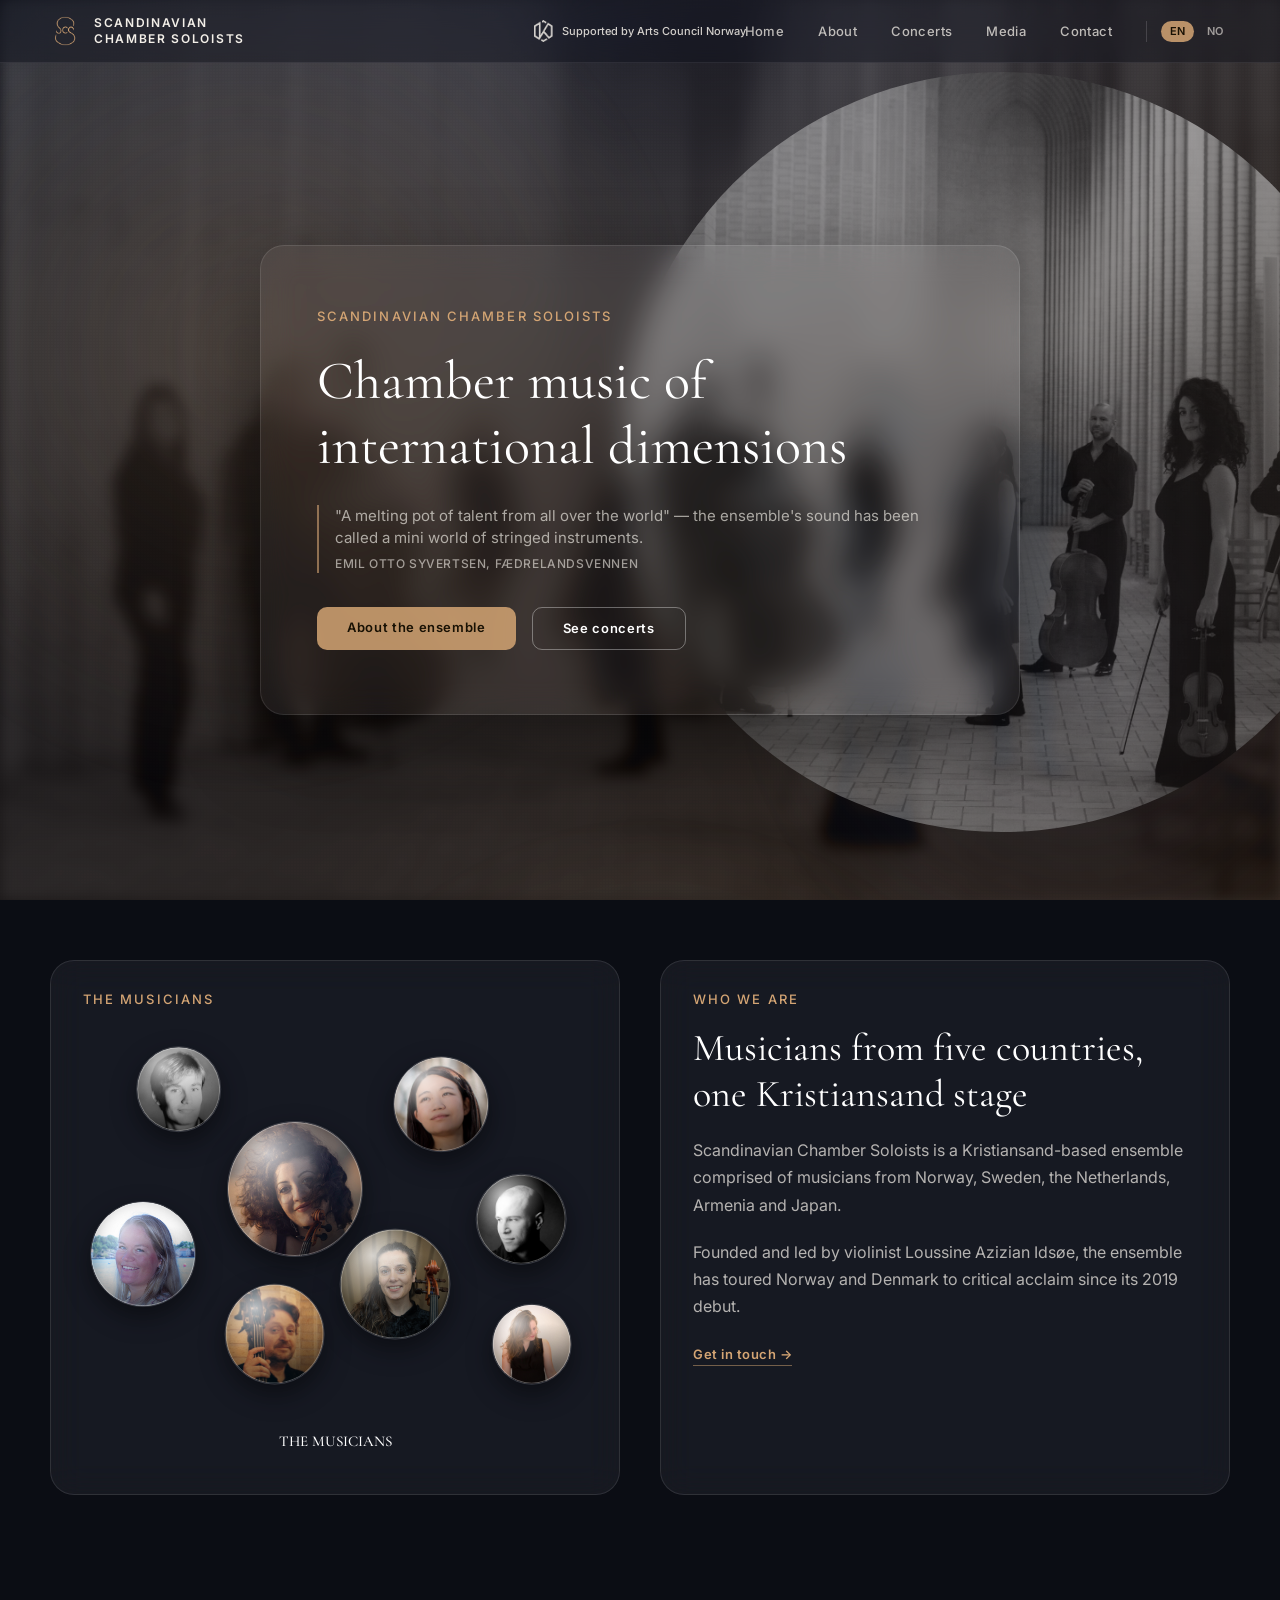
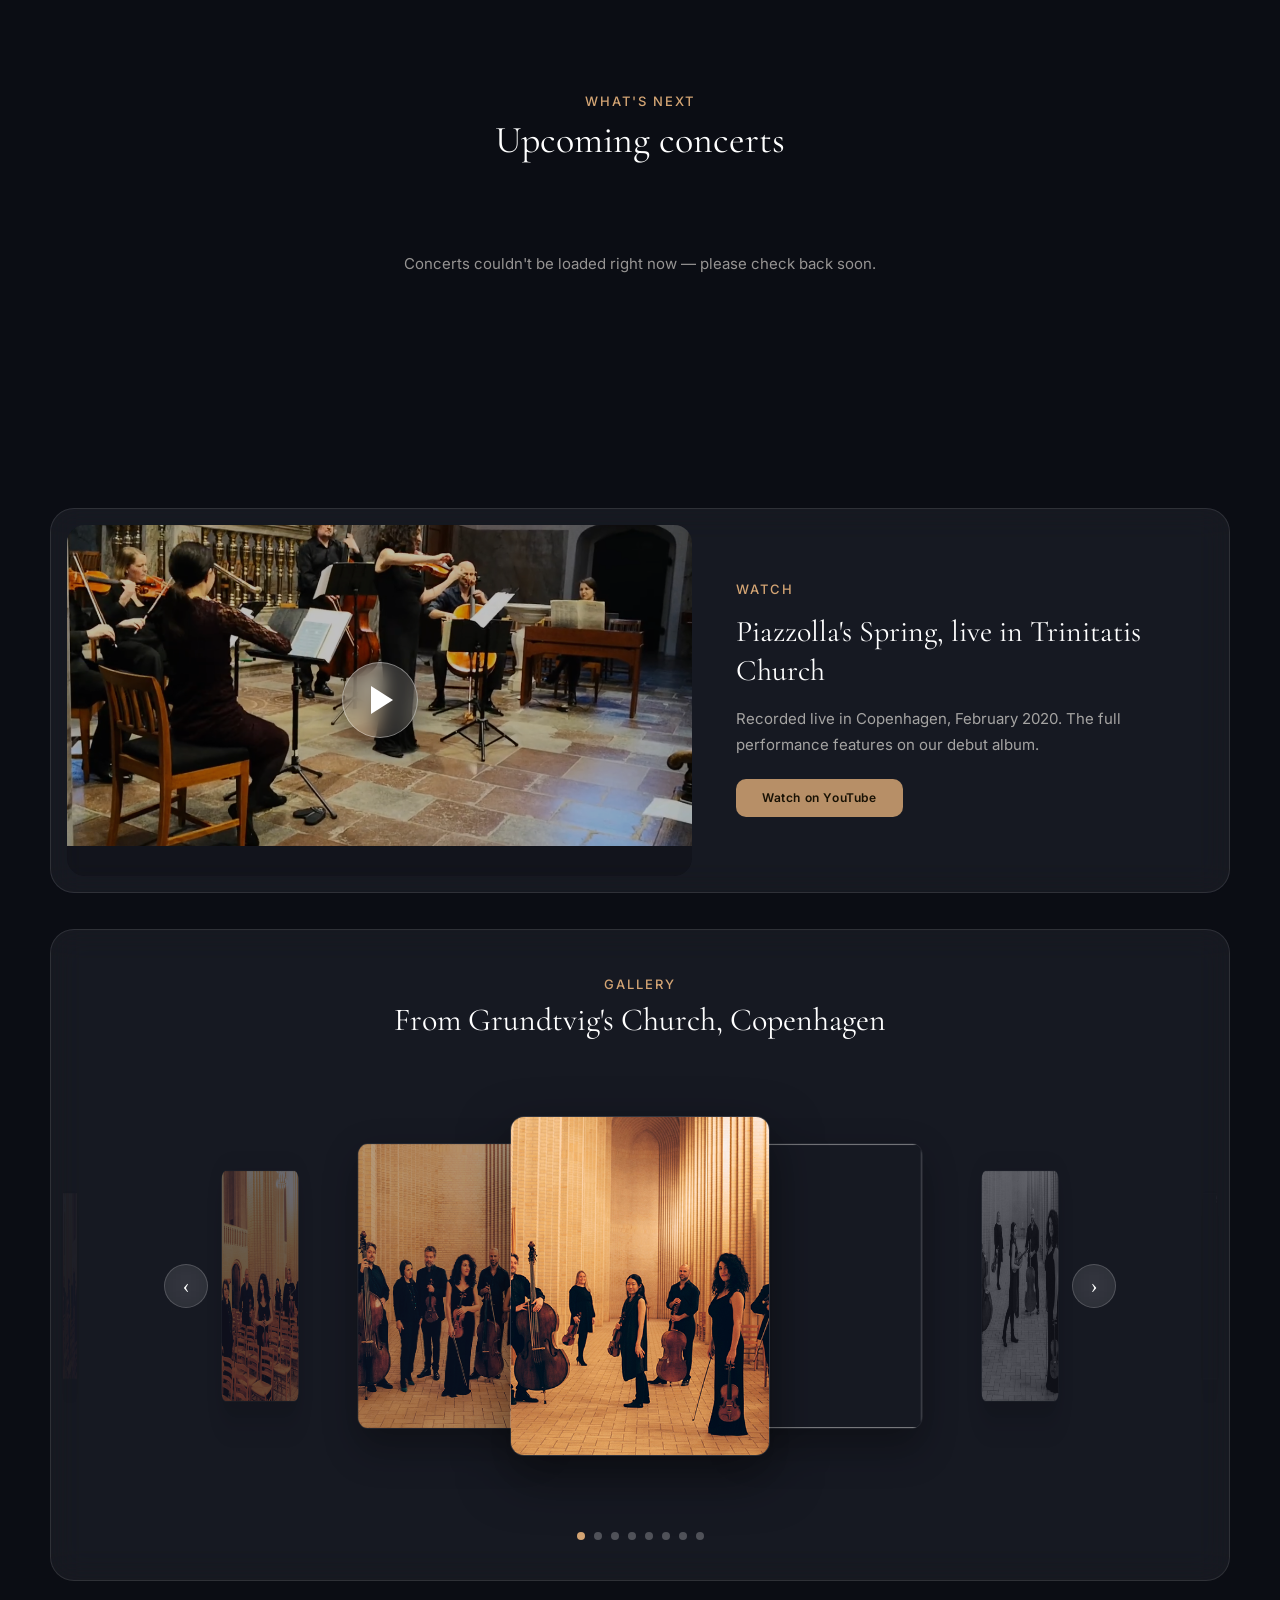
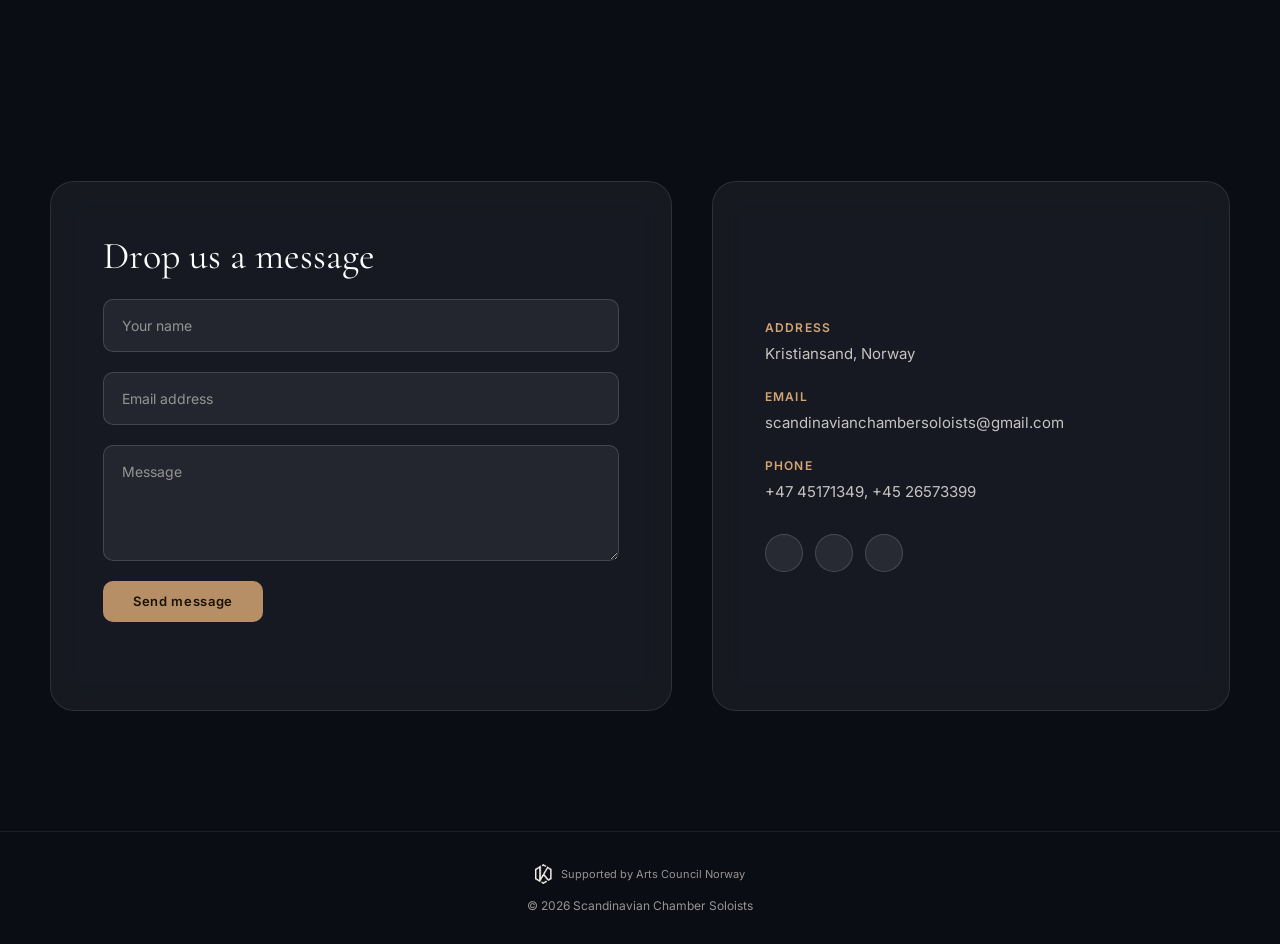
==== commit 71a52b65: "Untrack docs/reference/images, fix gitignore, extract concerts.js .gitignore listed design-reference" ====
--- a/index.html
+++ b/index.html
@@ -22,26 +22,32 @@
     <div class="page-bg-grain"></div>
   </div>
 
-  <nav>
+  <nav id="siteNav">
     <a href="#hero" class="nav-brand">
       <img src="assets/logo-amber.png" alt="Scandinavian Chamber Soloists logo" class="nav-logo">
       <span class="nav-wordmark">SCANDINAVIAN<br>CHAMBER SOLOISTS</span>
     </a>
 
-    <a href="https://www.kulturdirektoratet.no/kulturradet" target="_blank" rel="noopener" class="nav-credit">
-      <img src="assets/arts-council-icon.png" alt="Arts Council Norway" class="nav-credit-icon">
-      <span data-i18n="supportedBy">Supported by Arts Council Norway</span>
-    </a>
-
-    <div class="nav-right">
-      <a href="#hero" data-i18n="navHome">Home</a>
-      <a href="#about" data-i18n="navAbout">About</a>
-      <a href="#concerts" data-i18n="navConcerts">Concerts</a>
-      <a href="#media" data-i18n="navMedia">Media</a>
-      <a href="#contact" data-i18n="navContact">Contact</a>
-      <div class="lang-toggle">
-        <button type="button" class="lang-pill" data-lang-btn="en">EN</button>
-        <button type="button" class="lang-pill" data-lang-btn="no">NO</button>
+    <button type="button" class="nav-toggle" id="navToggle" aria-label="Toggle menu" aria-expanded="false" aria-controls="navMenu">
+      <span class="mdi mdi-menu" id="navToggleIcon"></span>
+    </button>
+
+    <div class="nav-menu" id="navMenu">
+      <a href="https://www.kulturdirektoratet.no/kulturradet" target="_blank" rel="noopener" class="nav-credit">
+        <img src="assets/arts-council-icon.png" alt="Arts Council Norway" class="nav-credit-icon">
+        <span data-i18n="supportedBy">Supported by Arts Council Norway</span>
+      </a>
+
+      <div class="nav-right">
+        <a href="#hero" data-i18n="navHome">Home</a>
+        <a href="#about" data-i18n="navAbout">About</a>
+        <a href="#concerts" data-i18n="navConcerts">Concerts</a>
+        <a href="#media" data-i18n="navMedia">Media</a>
+        <a href="#contact" data-i18n="navContact">Contact</a>
+        <div class="lang-toggle">
+          <button type="button" class="lang-pill" data-lang-btn="en">EN</button>
+          <button type="button" class="lang-pill" data-lang-btn="no">NO</button>
+        </div>
       </div>
     </div>
   </nav>
@@ -182,10 +188,11 @@
         </div>
         <div class="concert-modal-location" id="concertModalLocation"></div>
         <p class="concert-modal-description" id="concertModalDescription"></p>
-        <div class="concert-modal-programme">
+        <div class="concert-modal-programme" id="concertModalProgrammeWrap">
           <div class="programme-label">PROGRAMME</div>
           <div class="programme-list" id="concertModalProgramme"></div>
         </div>
+        <a href="#" target="_blank" rel="noopener" class="btn btn-filled concert-modal-tickets" id="concertModalTickets" hidden></a>
       </div>
       <button type="button" class="modal-close" id="concertModalClose" aria-label="Close">✕</button>
     </div>
@@ -202,6 +209,7 @@
 
   <script src="scripts/data.js"></script>
   <script src="scripts/main.js"></script>
+  <script src="scripts/concerts.js"></script>
   <script src="scripts/contact.js"></script>
 </body>
 </html>
--- a/css/styles.css
+++ b/css/styles.css
@@ -12,6 +12,7 @@
 
 html {
   scroll-behavior: smooth;
+  overflow-x: hidden;
 }
 
 * {
@@ -20,6 +21,7 @@
 
 body {
   margin: 0;
+  overflow-x: hidden;
   background: var(--color-bg);
   color: var(--color-fg);
   font-family: var(--font-body);
@@ -142,7 +144,7 @@
   right: 0;
   z-index: 50;
   display: grid;
-  grid-template-columns: 1fr auto 1fr;
+  grid-template-columns: minmax(0, 1fr) auto minmax(0, 1fr);
   align-items: center;
   gap: 24px;
   padding: 14px 48px;
@@ -157,11 +159,13 @@
   align-items: center;
   gap: 12px;
   justify-self: start;
+  min-width: 0;
 }
 
 .nav-logo {
   width: 34px;
   height: 34px;
+  flex-shrink: 0;
   display: block;
 }
 
@@ -169,6 +173,32 @@
   font: 600 12px/1.3 var(--font-body);
   letter-spacing: 0.14em;
   color: var(--color-fg);
+  min-width: 0;
+}
+
+/*
+  On desktop, .nav-menu is invisible to layout (display: contents) so its
+  two children (.nav-credit, .nav-right) participate directly in nav's own
+  3-column grid, exactly as if they weren't wrapped. Below the mobile
+  breakpoint this wrapper becomes a real collapsible dropdown panel.
+*/
+.nav-menu {
+  display: contents;
+}
+
+.nav-toggle {
+  display: none;
+  width: 36px;
+  height: 36px;
+  border-radius: 50%;
+  background: transparent;
+  border: 1px solid rgba(255, 255, 255, 0.18);
+  color: var(--color-fg);
+  align-items: center;
+  justify-content: center;
+  cursor: pointer;
+  font-size: 20px;
+  justify-self: end;
 }
 
 .nav-credit {
@@ -522,6 +552,14 @@
   gap: 28px;
 }
 
+.concerts-message {
+  grid-column: 1 / -1;
+  text-align: center;
+  padding: 32px;
+  font: 400 15px/1.6 var(--font-body);
+  color: rgba(243, 239, 232, 0.6);
+}
+
 .concert-card {
   background: var(--color-glass-surface);
   backdrop-filter: blur(16px) saturate(140%);
@@ -707,6 +745,22 @@
 
 .programme-row .programme-sep {
   color: rgba(243, 239, 232, 0.58);
+}
+
+.concert-modal-tickets {
+  align-self: flex-start;
+  margin-top: clamp(4px, 1vh, 8px);
+}
+
+/*
+  .btn sets display:inline-block at the same specificity as the browser's
+  default [hidden]{display:none} rule — and author-origin rules always
+  beat UA-origin ones at a specificity tie, so plain [hidden] wouldn't
+  actually hide this element. This rule outranks .btn by specificity to
+  make the hidden attribute work as expected.
+*/
+.concert-modal-tickets[hidden] {
+  display: none;
 }
 
 .modal-close {
@@ -890,14 +944,16 @@
   position: relative;
   width: 100%;
   height: 100%;
+  --gallery-card-w: 260px;
+  --gallery-card-h: 340px;
 }
 
 .gallery-item {
   position: absolute;
   top: 50%;
   left: 50%;
-  width: 260px;
-  height: 340px;
+  width: var(--gallery-card-w);
+  height: var(--gallery-card-h);
   cursor: pointer;
   border-radius: 14px;
   overflow: hidden;
@@ -1172,3 +1228,202 @@
     background: rgba(20, 20, 26, 0.75);
   }
 }
+
+/* ============================================================
+   RESPONSIVE
+   The design reference was a fixed-desktop export with no mobile
+   layout specified anywhere, so everything below is new. Three tiers:
+     - desktop (>1024px): unchanged original layout.
+     - tablet (641–1024px): its own grid, not just a squeezed desktop
+       or a fully-stacked phone — concerts drops from 3 to 2 columns,
+       nav collapses to the hamburger, but about/contact/media keep
+       their 2-column grids since there's still room for them.
+     - phone (<=640px): every grid stacks to one column and cards run
+       (nearly) full-width.
+   Note: #hero/#about/#concerts/#media/#contact each carry their own
+   ID-selector padding rule earlier in this file, which beats a plain
+   `section {...}` override on specificity alone — so every override
+   below targets those IDs directly rather than the bare `section`
+   element, or it would silently no-op regardless of source order.
+   Every grid-template-columns override also uses minmax(0, ...) rather
+   than a bare 1fr/auto — a bare fr track won't shrink below its
+   content's min-content width, which is exactly what caused the nav's
+   horizontal-scroll bug (an unbreakable word forcing it wider than
+   some viewports) fixed alongside this pass.
+   ============================================================ */
+
+@media (max-width: 1024px) {
+  nav {
+    grid-template-columns: minmax(0, 1fr) auto;
+    padding: 12px 20px;
+  }
+
+  .nav-toggle {
+    display: flex;
+  }
+
+  .nav-menu {
+    display: none;
+    position: absolute;
+    top: 100%;
+    left: 0;
+    right: 0;
+    flex-direction: column;
+    background: rgba(15, 17, 26, 0.97);
+    border-bottom: 1px solid rgba(255, 255, 255, 0.08);
+    max-height: calc(100vh - 60px);
+    overflow-y: auto;
+  }
+
+  #siteNav.is-open .nav-menu {
+    display: flex;
+  }
+
+  .nav-credit {
+    justify-self: unset;
+    padding: 18px 20px 8px;
+  }
+
+  .nav-right {
+    justify-self: unset;
+    flex-direction: column;
+    align-items: flex-start;
+    gap: 18px;
+    padding: 8px 20px 24px;
+  }
+
+  .lang-toggle {
+    width: 100%;
+    border-left: none;
+    border-top: 1px solid rgba(255, 255, 255, 0.15);
+    padding-left: 0;
+    padding-top: 14px;
+    margin-top: 4px;
+  }
+
+  #hero {
+    padding: 112px 24px 48px;
+  }
+
+  #about,
+  #concerts,
+  #media,
+  #contact {
+    padding: 56px 32px 64px;
+  }
+
+  .hero-card {
+    padding: 36px 28px;
+    gap: 18px;
+  }
+
+  .hero-title {
+    font-size: 36px;
+  }
+
+  .hero-ctas {
+    flex-direction: column;
+    align-items: stretch;
+  }
+
+  .section-title {
+    font-size: 30px;
+  }
+
+  /* Tablet's own grid: concerts drops from 3 to 2 columns; about,
+     contact and media keep their 2-column layouts (see phone tier
+     below for where those finally stack to one). */
+  .concerts-grid {
+    grid-template-columns: repeat(2, minmax(0, 1fr));
+  }
+
+  .media-video-frame {
+    min-height: 0;
+  }
+
+  .media-copy {
+    padding: 28px 24px;
+  }
+
+  .media-title {
+    font-size: 24px;
+  }
+
+  .gallery-block {
+    padding: 32px 16px 28px;
+  }
+
+  .gallery-title {
+    font-size: 26px;
+  }
+
+  .gallery-carousel {
+    height: 320px;
+  }
+
+  .contact-form,
+  .contact-info {
+    padding: 32px 24px;
+  }
+}
+
+/*
+  Phone tier: every grid stacks to one column and cards go (nearly)
+  full-bleed — a small 12px gutter so the glass cards' rounded
+  corners/shadow still read as cards rather than looking clipped,
+  instead of tablet's much larger 32px side margin.
+*/
+@media (max-width: 640px) {
+  #hero {
+    padding: 100px 12px 40px;
+  }
+
+  #about,
+  #concerts,
+  #media,
+  #contact {
+    padding: 48px 12px 48px;
+  }
+
+  .about-grid,
+  .contact-grid,
+  .concerts-grid,
+  .media-video {
+    grid-template-columns: minmax(0, 1fr);
+    gap: 16px;
+  }
+
+  .hero-card {
+    padding: 28px 20px;
+  }
+
+  .hero-title {
+    font-size: 30px;
+  }
+
+  .musicians-card,
+  .bio-card {
+    padding: 24px 20px;
+  }
+
+  .concert-card-body {
+    padding: 20px;
+  }
+
+  .contact-form,
+  .contact-info {
+    padding: 24px 20px;
+  }
+
+  .media-copy {
+    padding: 24px 20px;
+  }
+
+  .gallery-block {
+    padding: 28px 12px 24px;
+  }
+
+  .gallery-carousel {
+    height: 300px;
+  }
+}
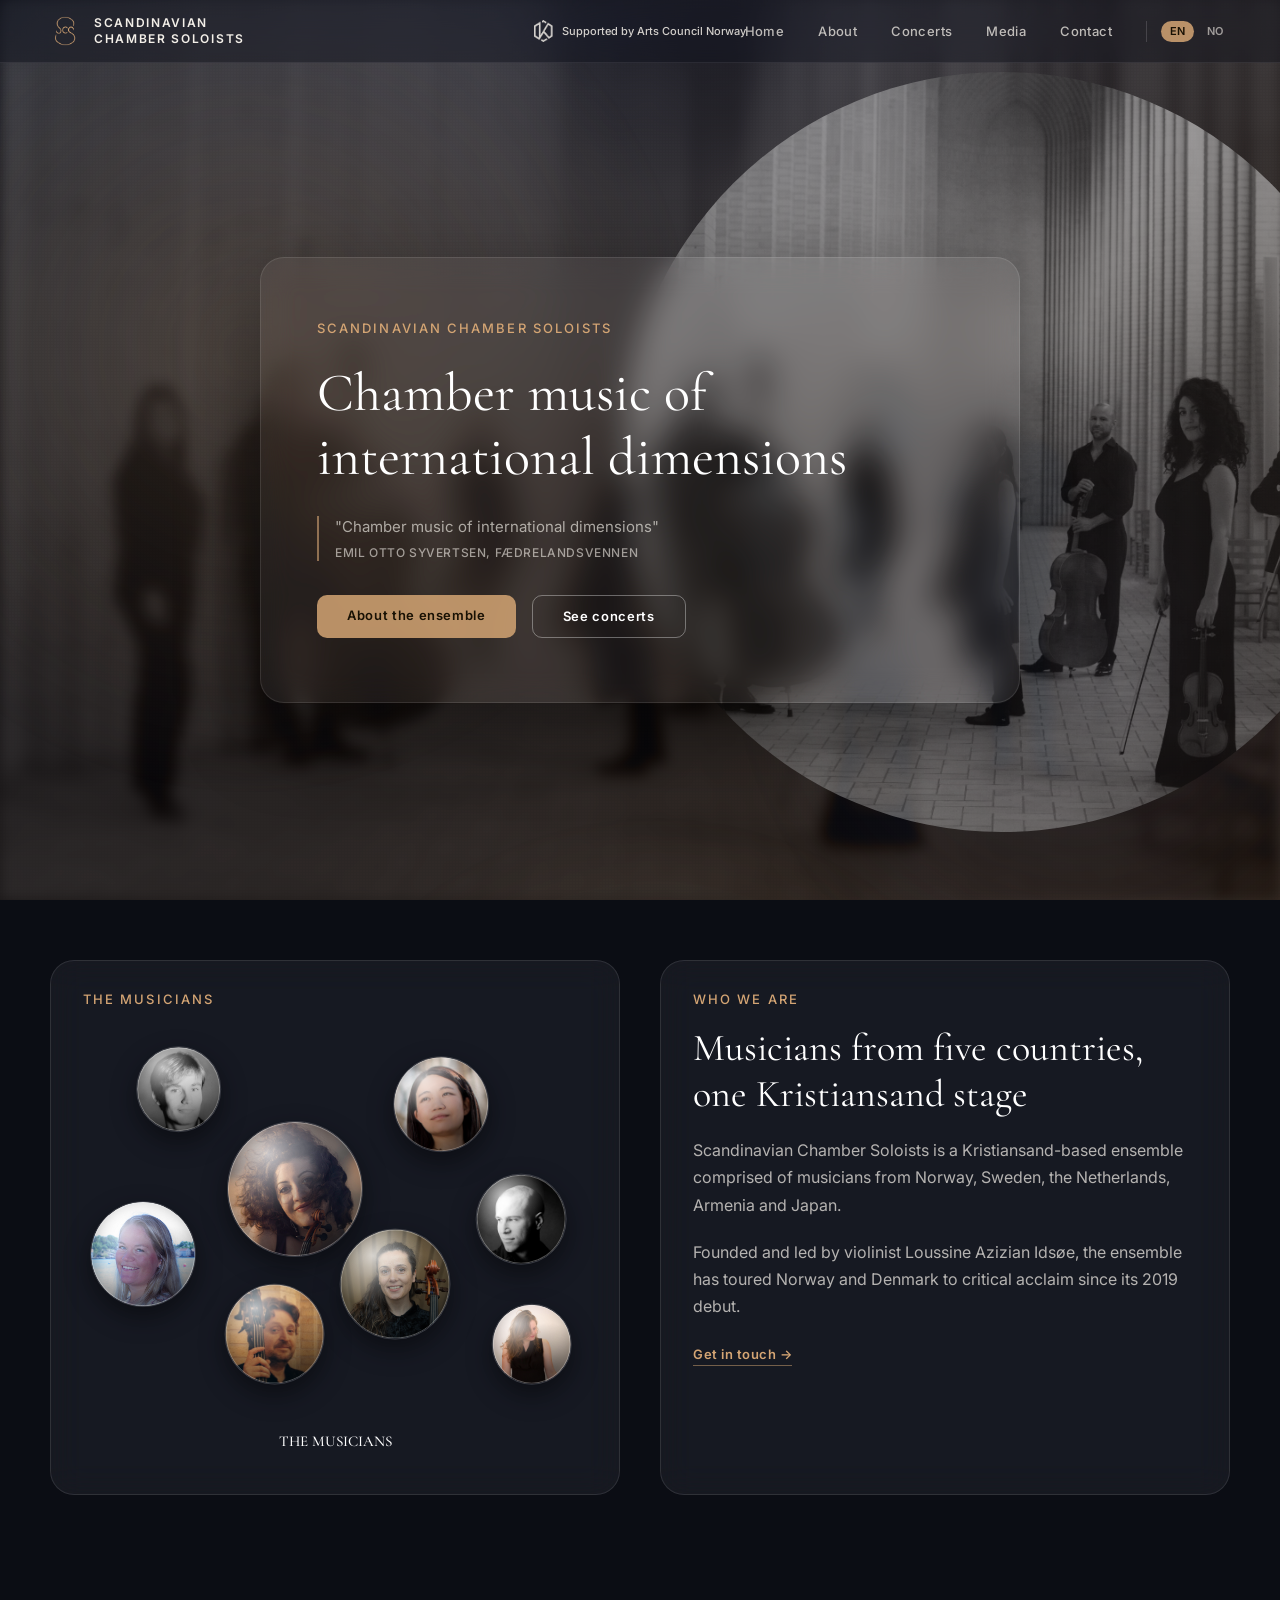
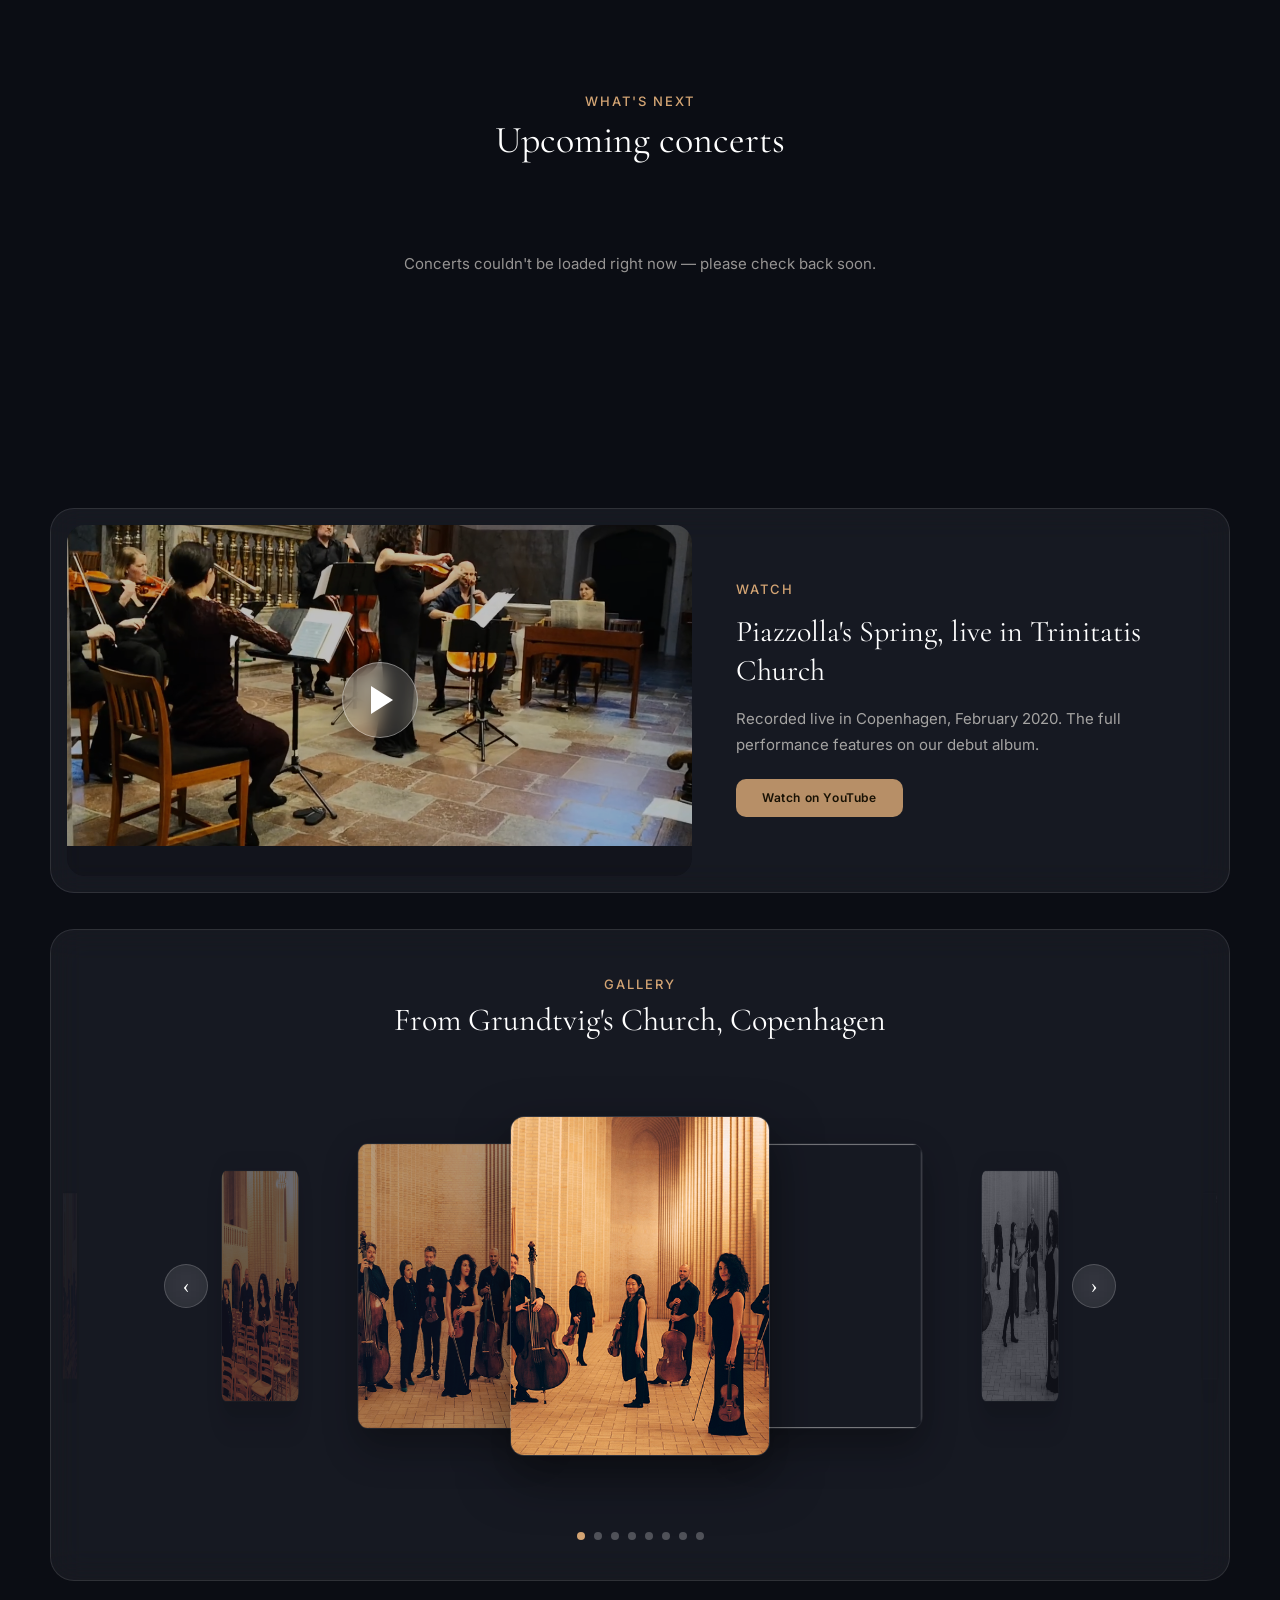
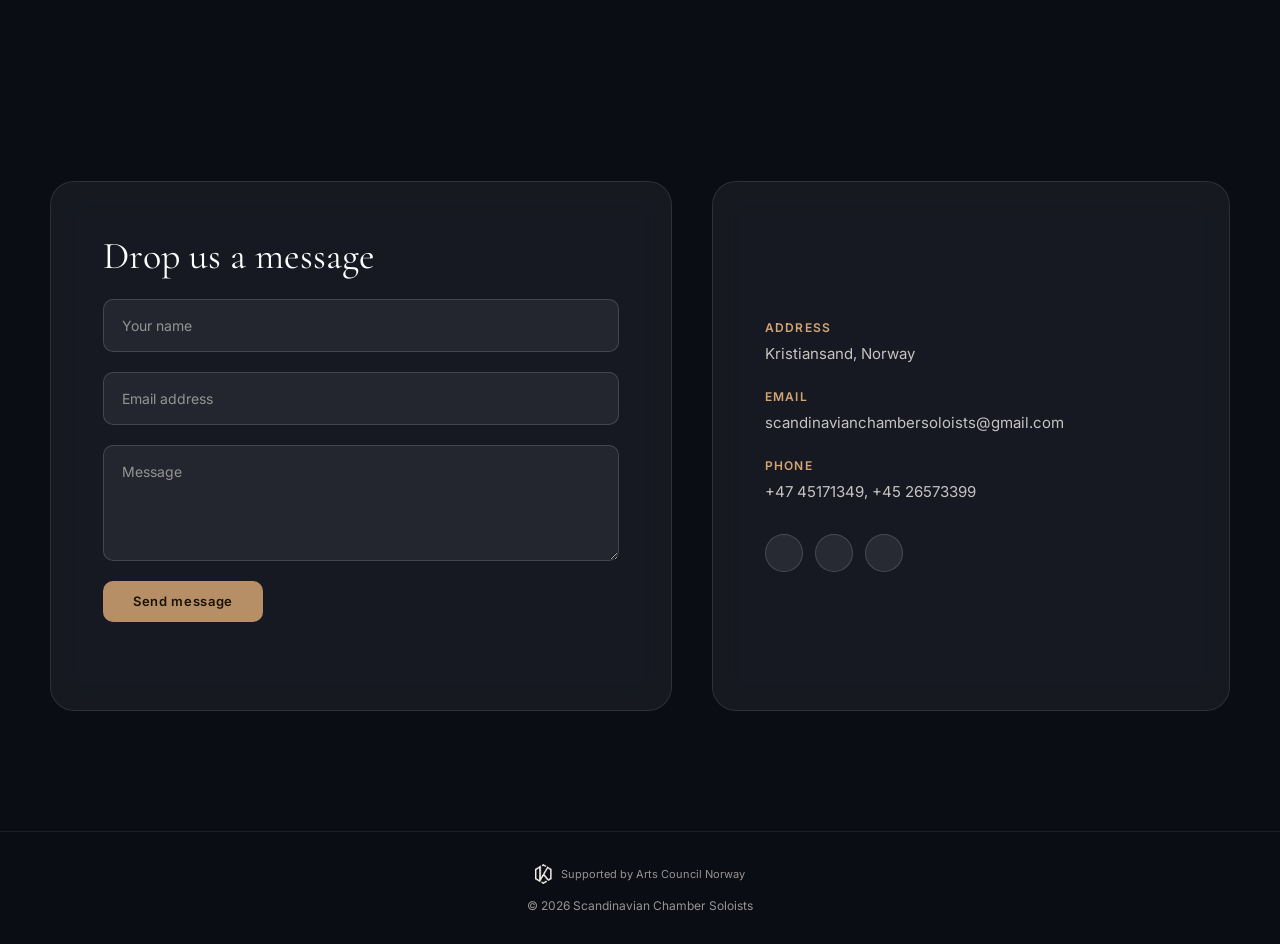
==== commit d6eb64f7: "Rotate hero pull-quote through 3 press citations Replaces the static hero quote with an auto-rotatin" ====
--- a/index.html
+++ b/index.html
@@ -60,9 +60,11 @@
       <div class="hero-card glass">
         <div class="section-kicker" data-i18n="heroKicker">SCANDINAVIAN CHAMBER SOLOISTS</div>
         <h1 class="hero-title" data-i18n="heroTitle">Chamber music of international dimensions</h1>
-        <blockquote class="hero-quote">
-          <span data-i18n="heroQuote">&quot;A melting pot of talent from all over the world&quot; — the ensemble's sound has been called a mini world of stringed instruments.</span>
-          <cite data-i18n="heroQuoteSource">EMIL OTTO SYVERTSEN, FÆDRELANDSVENNEN</cite>
+        <blockquote class="hero-quote" id="heroQuote">
+          <div class="hero-quote-inner" id="heroQuoteInner">
+            <span id="heroQuoteText"></span>
+            <cite id="heroQuoteSourceEl"></cite>
+          </div>
         </blockquote>
         <div class="hero-ctas">
           <a href="#about" class="btn btn-filled" data-i18n="heroCta1">About the ensemble</a>
--- a/css/styles.css
+++ b/css/styles.css
@@ -354,6 +354,16 @@
   color: rgba(243, 239, 232, 0.65);
   border-left: 2px solid rgba(212, 165, 116, 0.6);
   padding-left: 16px;
+  transition: min-height 0.3s ease;
+}
+
+/* Crossfades on rotation; border/padding above stay put so only the text swaps. */
+.hero-quote-inner {
+  transition: opacity 0.4s ease;
+}
+
+.hero-quote.is-fading .hero-quote-inner {
+  opacity: 0;
 }
 
 .hero-quote cite {
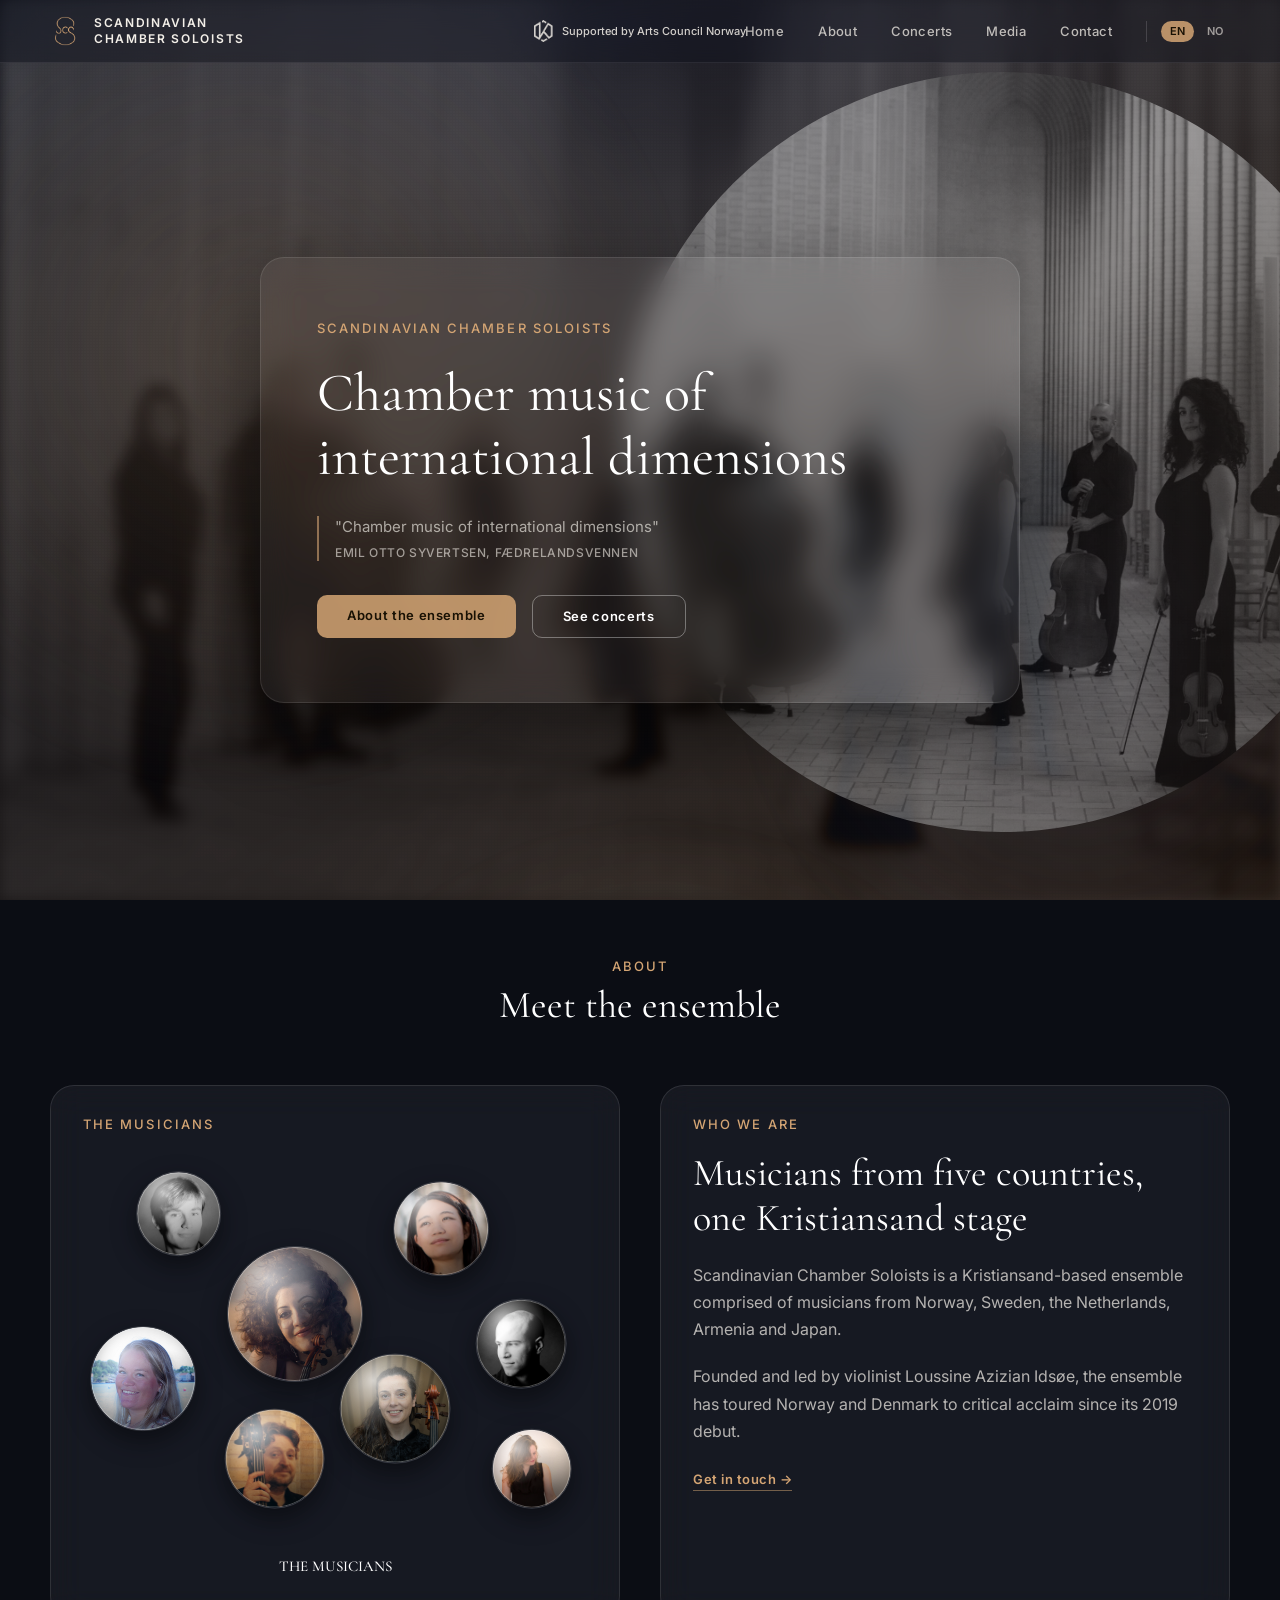
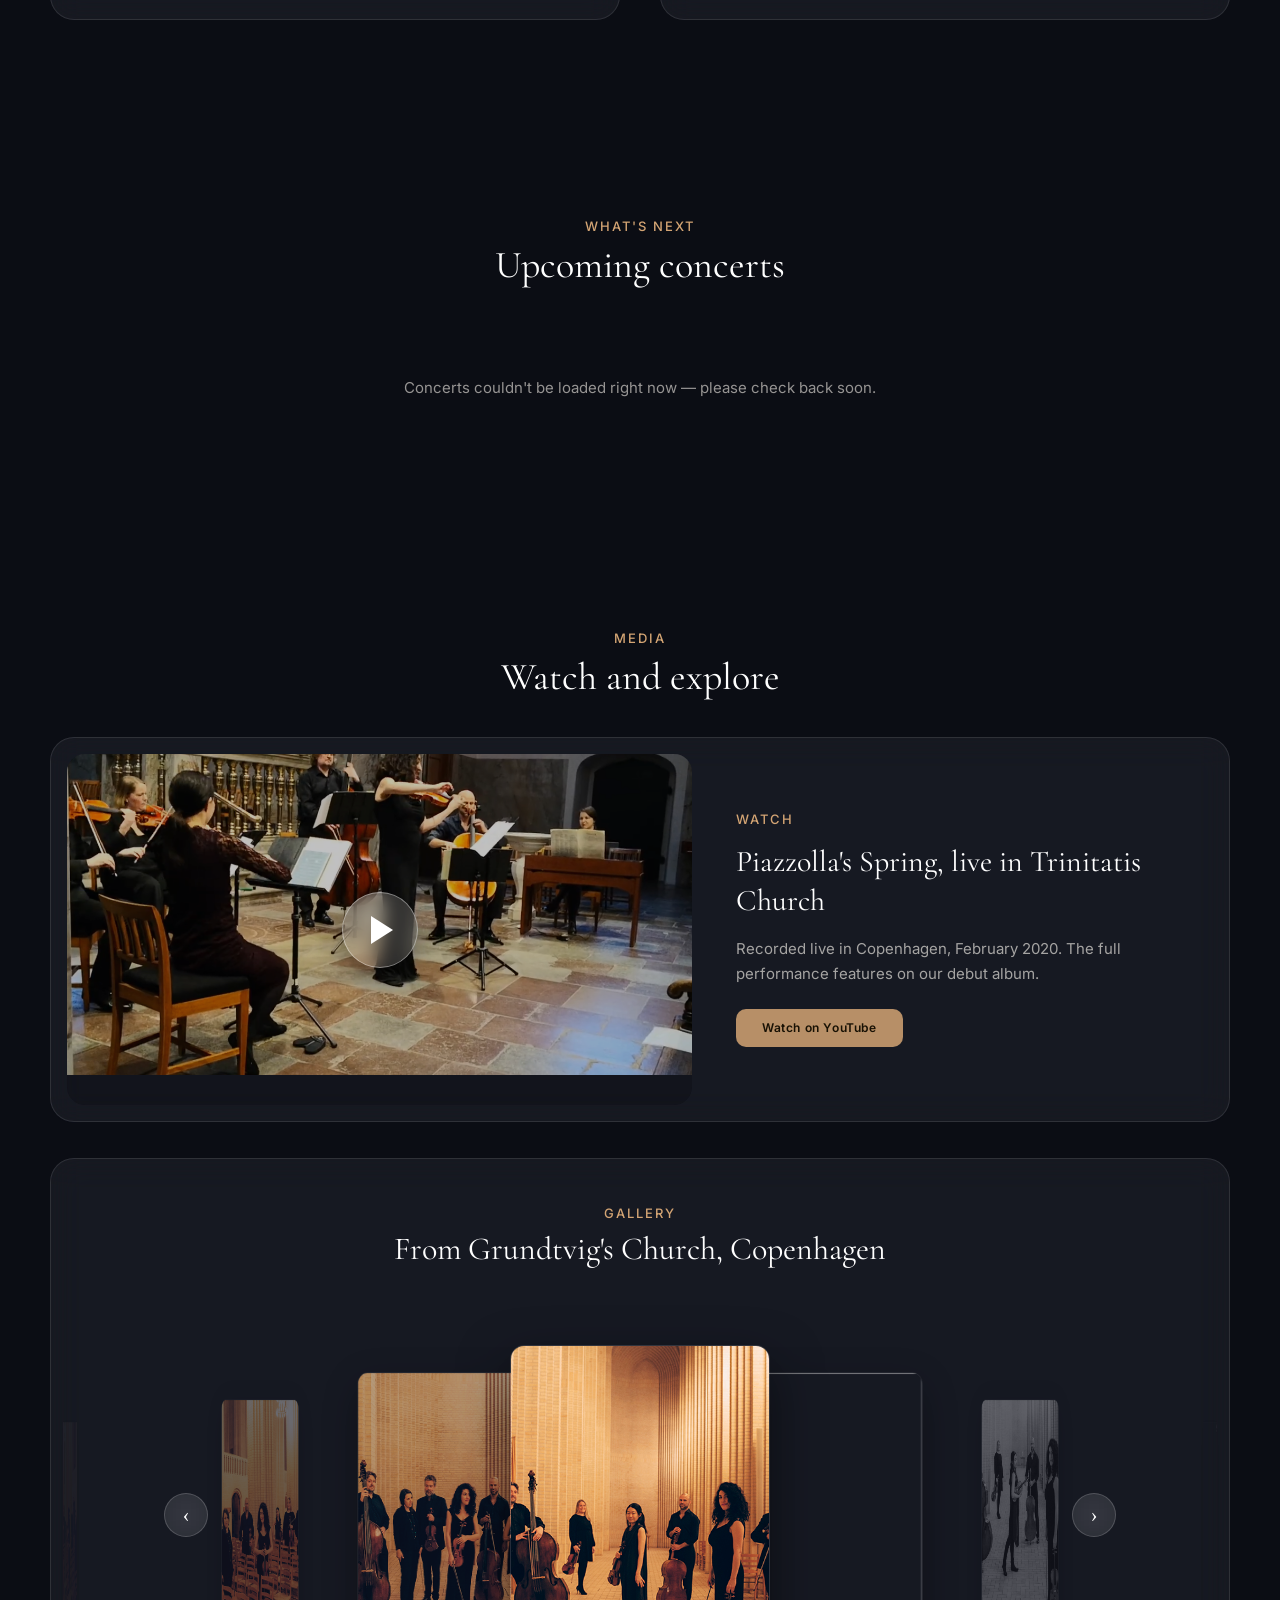
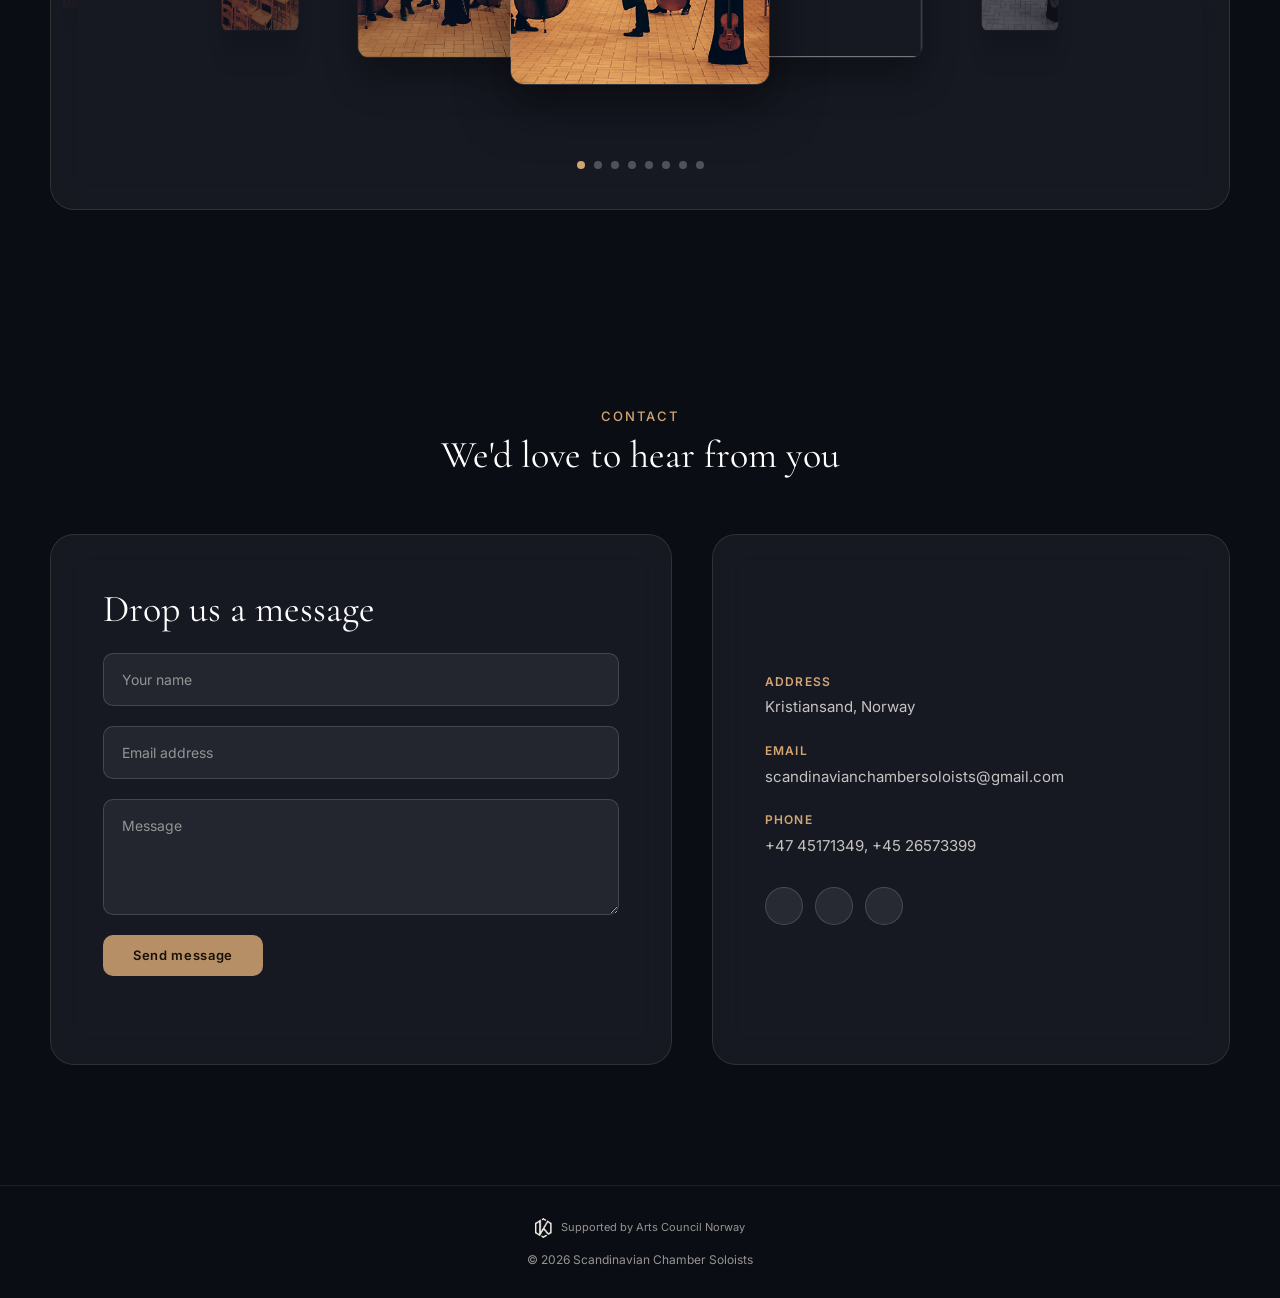
==== commit 3cb3952b: "Add section headings to about/media/contact, fix mobile hero gap Hero was the only section still inh" ====
--- a/index.html
+++ b/index.html
@@ -73,6 +73,10 @@
       </div>
     </section>
     <section id="about">
+      <div class="section-heading">
+        <div class="section-kicker" data-i18n="aboutHeadingKicker">ABOUT</div>
+        <h2 class="section-title" data-i18n="aboutHeadingTitle">Meet the ensemble</h2>
+      </div>
       <div class="about-grid">
         <div class="glass musicians-card">
           <div class="section-kicker" data-i18n="musiciansKicker">THE MUSICIANS</div>
@@ -101,6 +105,10 @@
       </div>
     </section>
     <section id="media">
+      <div class="section-heading">
+        <div class="section-kicker" data-i18n="mediaHeadingKicker">MEDIA</div>
+        <h2 class="section-title" data-i18n="mediaHeadingTitle">Watch and explore</h2>
+      </div>
       <div class="glass media-video">
         <div class="media-video-frame" id="mediaVideoFrame">
           <div class="media-video-poster" id="mediaVideoPoster" role="button" tabindex="0" aria-label="Play video">
@@ -135,6 +143,10 @@
       </div>
     </section>
     <section id="contact">
+      <div class="section-heading">
+        <div class="section-kicker" data-i18n="contactHeadingKicker">CONTACT</div>
+        <h2 class="section-title" data-i18n="contactHeadingTitle">We'd love to hear from you</h2>
+      </div>
       <div class="contact-grid">
         <form class="glass contact-form" id="contactForm">
           <h2 class="section-title" data-i18n="contactTitle">Drop us a message</h2>
--- a/css/styles.css
+++ b/css/styles.css
@@ -403,8 +403,9 @@
 
 #about {
   display: flex;
-  justify-content: center;
-  align-items: flex-start;
+  flex-direction: column;
+  align-items: center;
+  gap: 56px;
   min-height: 0;
   padding: 60px 48px 140px;
 }
@@ -1099,7 +1100,9 @@
 
 #contact {
   display: flex;
-  justify-content: center;
+  flex-direction: column;
+  align-items: center;
+  gap: 56px;
   min-height: 0;
   padding: 60px 48px 120px;
 }
@@ -1312,6 +1315,7 @@
   }
 
   #hero {
+    min-height: 0;
     padding: 112px 24px 48px;
   }
 
@@ -1385,6 +1389,7 @@
 */
 @media (max-width: 640px) {
   #hero {
+    min-height: 0;
     padding: 100px 12px 40px;
   }
 
